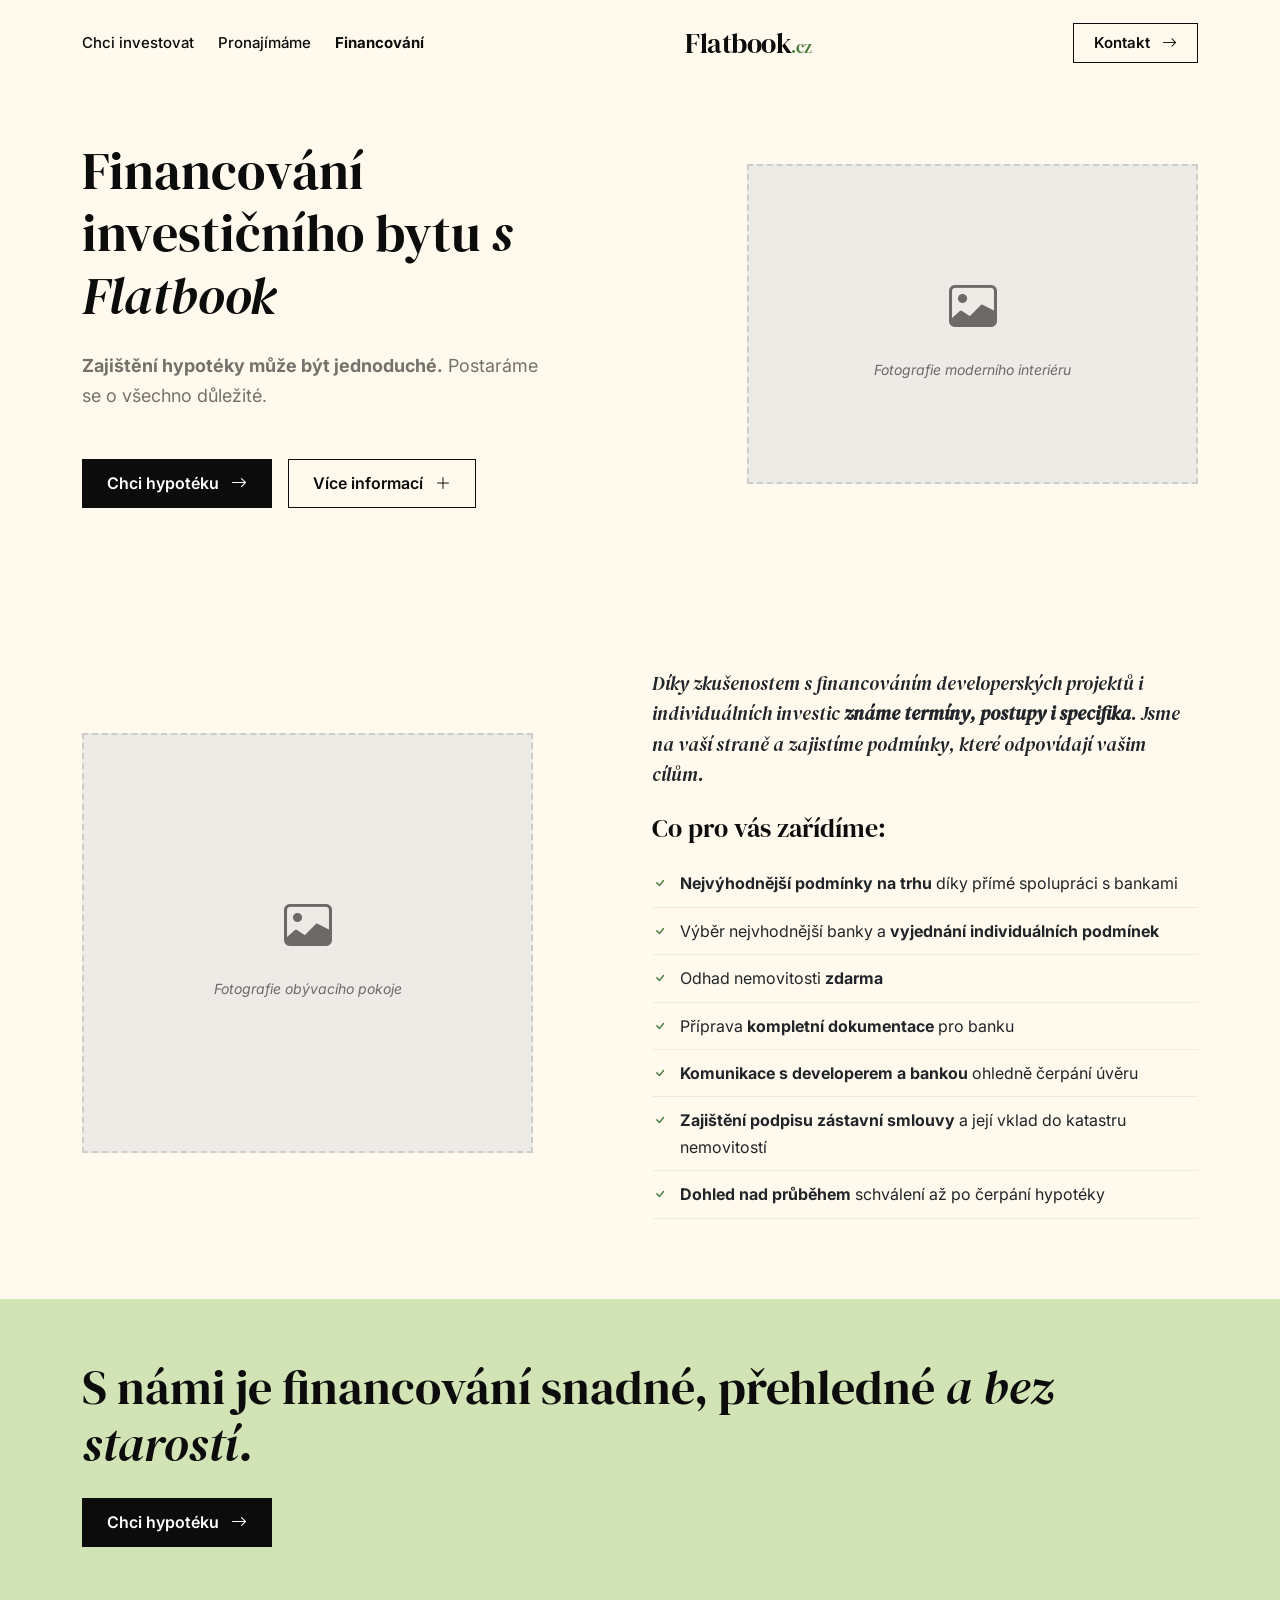
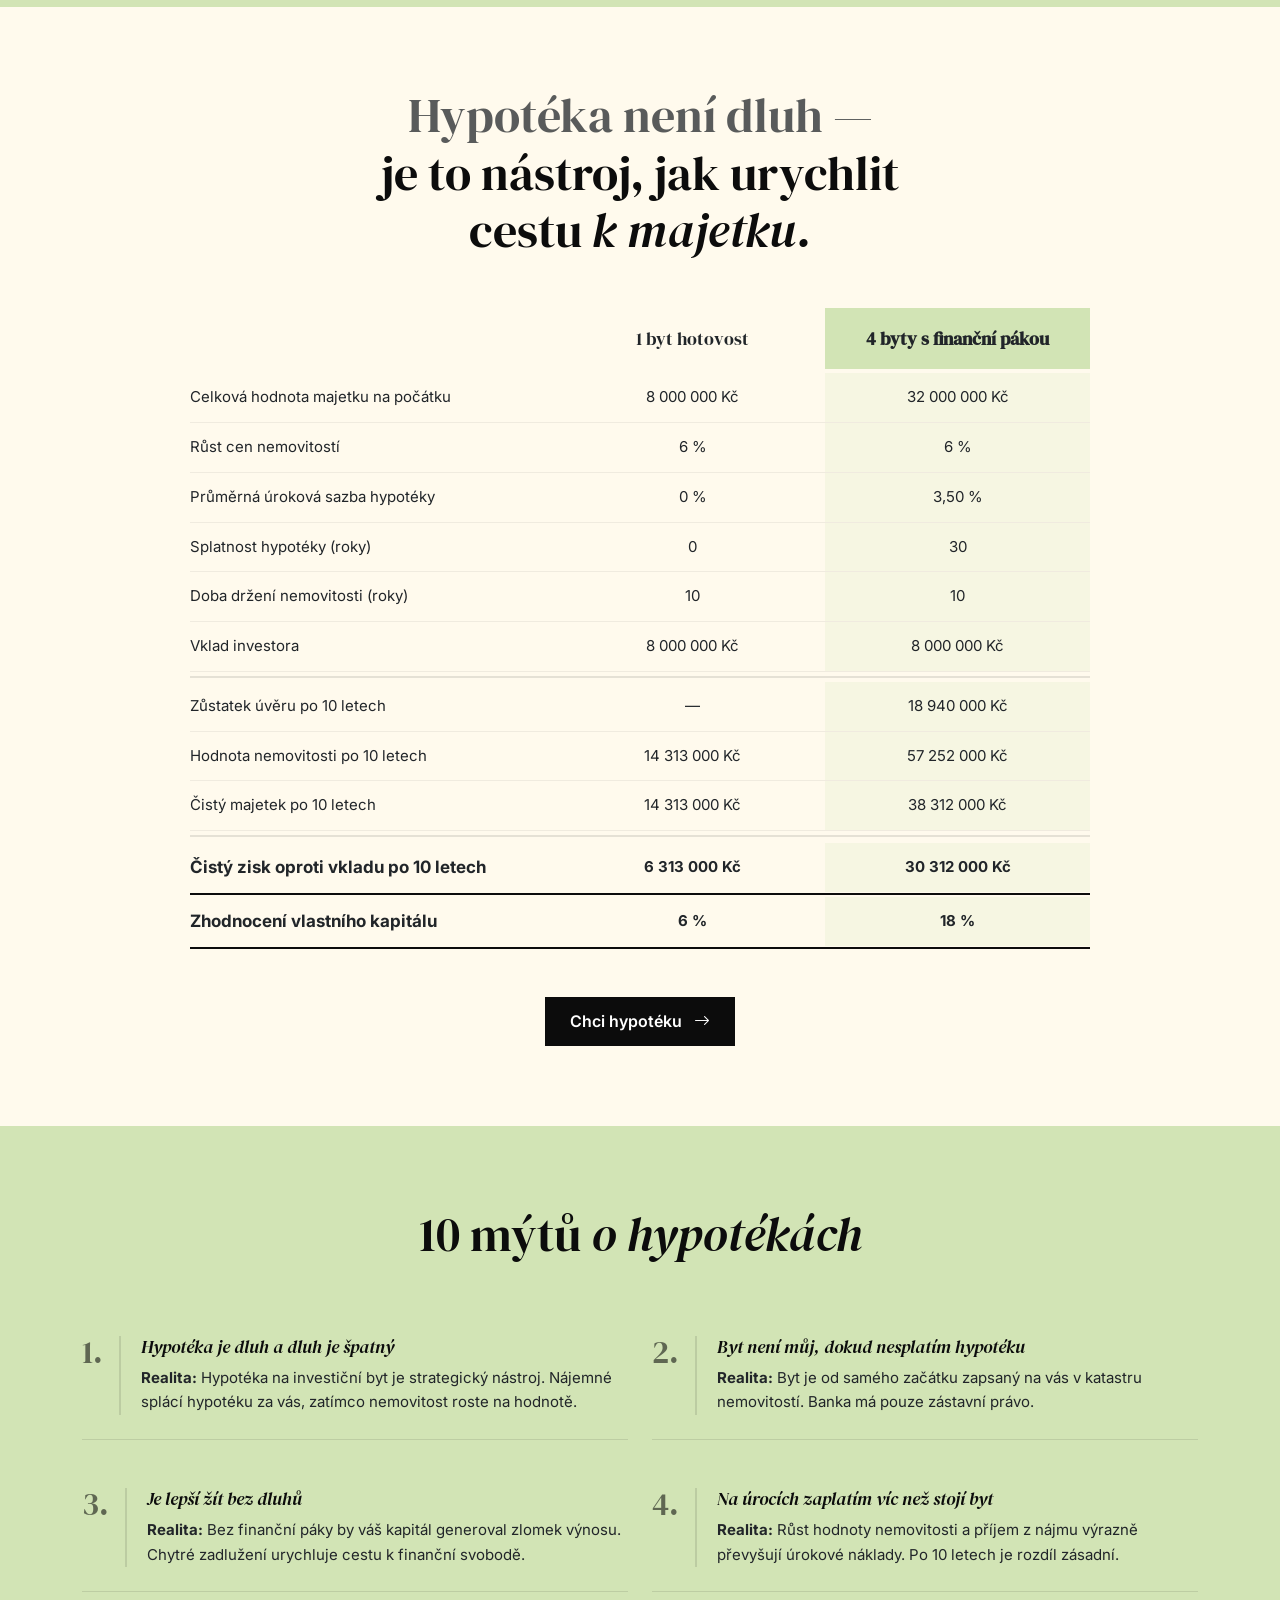
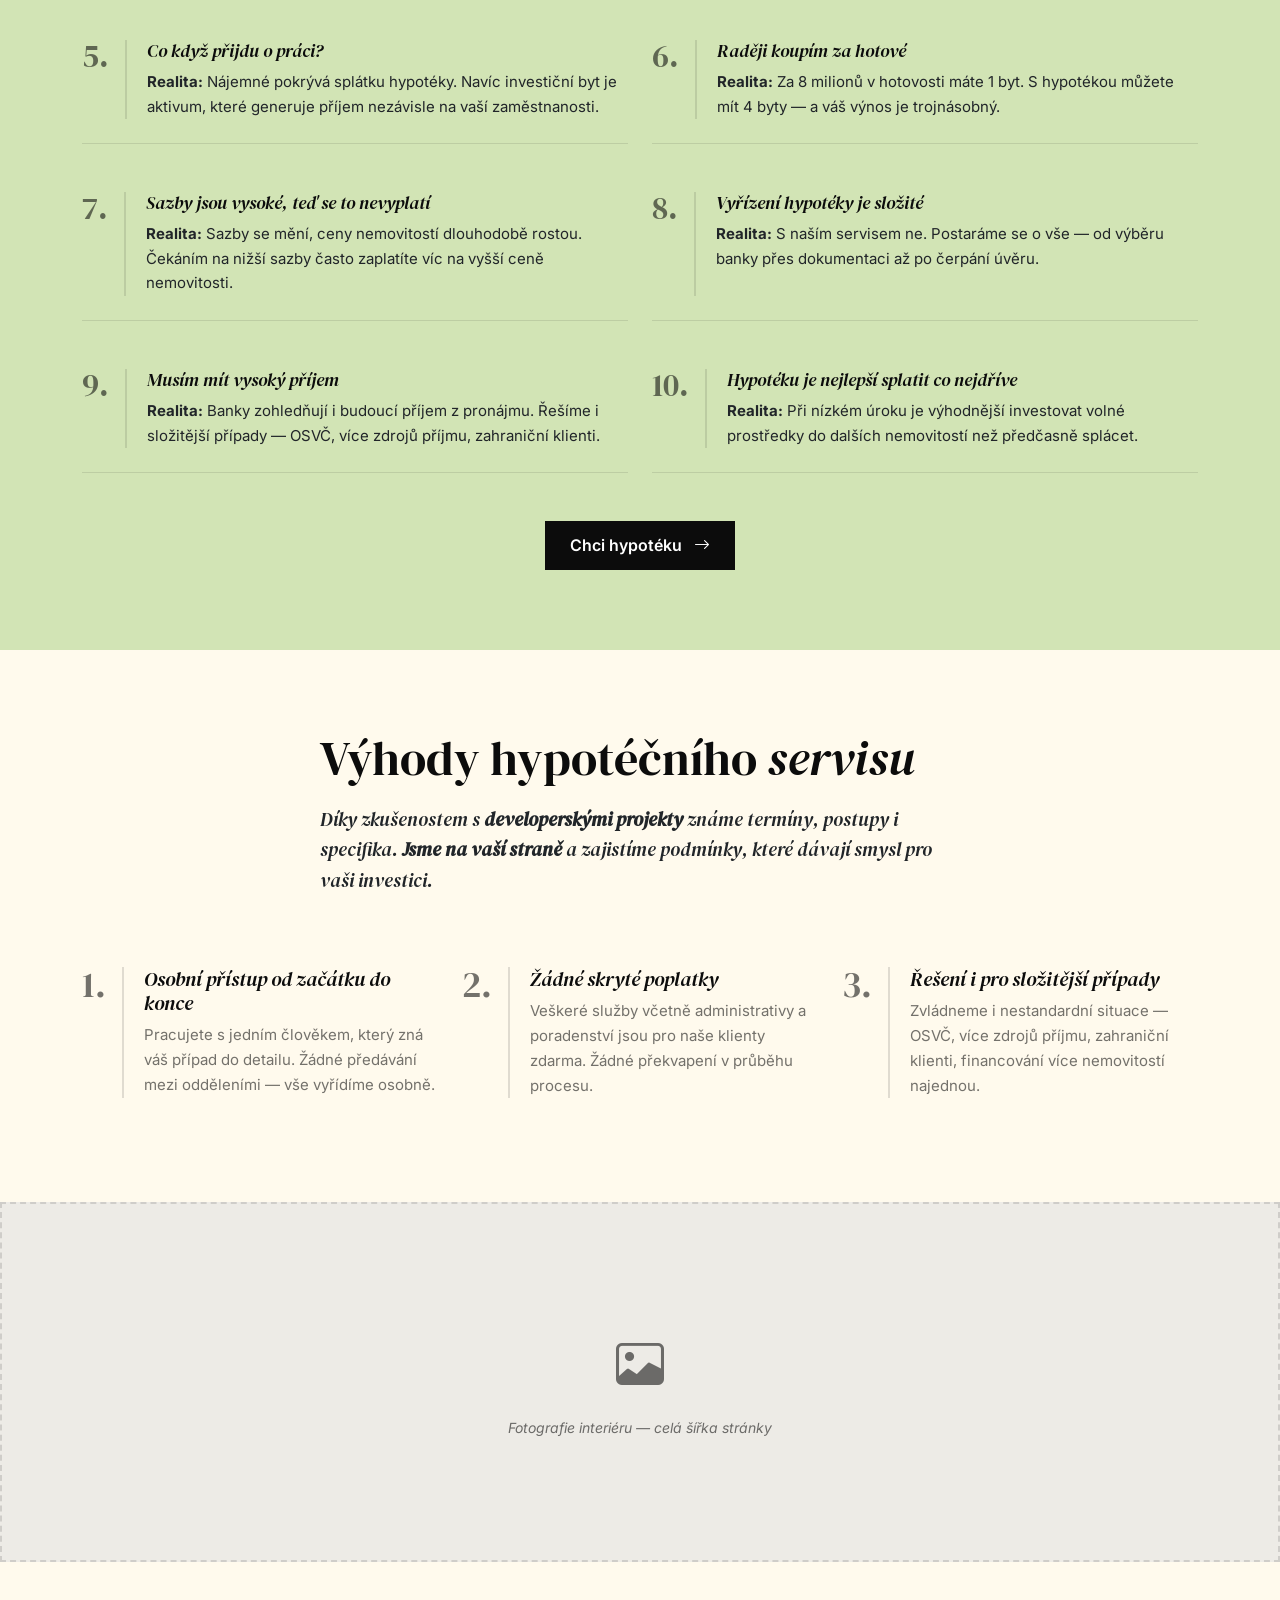
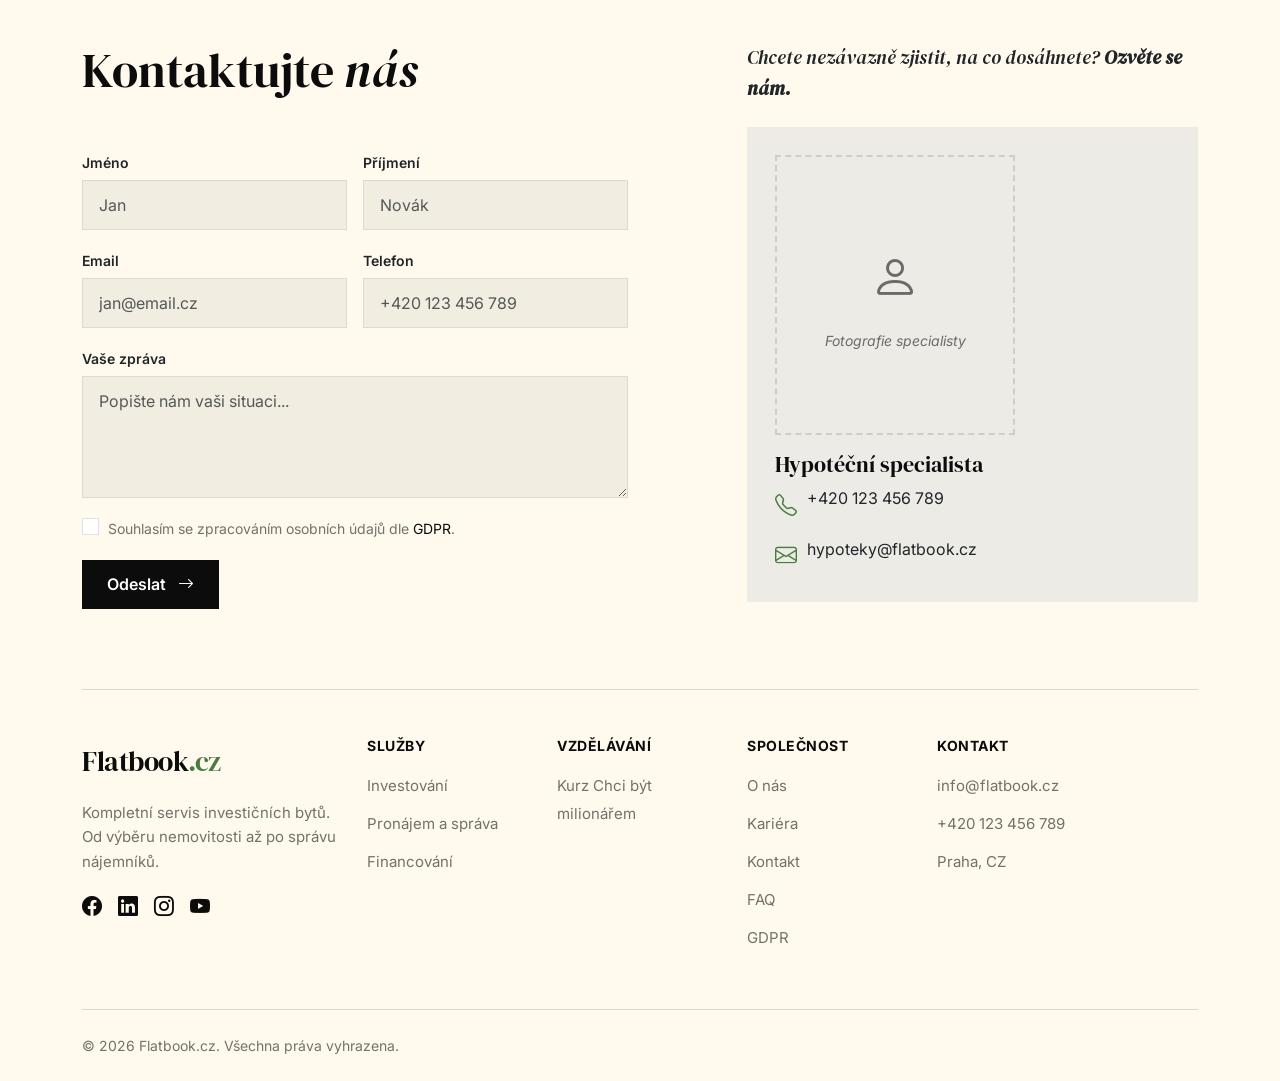
==== financovani.html @ 003c037d "Add subpages, shared components, SEO and AI discoverability - Add pronajimame.html, financovani.html" ====
<!DOCTYPE html>
<html lang="cs">
<head>
  <meta charset="UTF-8">
  <meta name="viewport" content="width=device-width, initial-scale=1.0">
  <title>Financování — Flatbook.cz</title>
  <meta name="description" content="Zajistíme vám hypotéku za nejlepších podmínek. Financování investičního bytu může být jednoduché.">
  <meta name="robots" content="index, follow">
  <link rel="canonical" href="https://flatbook.cz/financovani.html">

  <meta property="og:type" content="website">
  <meta property="og:url" content="https://flatbook.cz/financovani.html">
  <meta property="og:title" content="Financování — Flatbook.cz">
  <meta property="og:description" content="Zajistíme vám hypotéku za nejlepších podmínek. Financování investičního bytu může být jednoduché.">
  <meta property="og:image" content="https://flatbook.cz/img/og-default.jpg">
  <meta property="og:locale" content="cs_CZ">
  <meta property="og:site_name" content="Flatbook.cz">
  <meta name="twitter:card" content="summary_large_image">
  <meta name="twitter:title" content="Financování — Flatbook.cz">
  <meta name="twitter:description" content="Zajistíme vám hypotéku za nejlepších podmínek. Financování investičního bytu může být jednoduché.">
  <meta name="twitter:image" content="https://flatbook.cz/img/og-default.jpg">

  <link rel="icon" href="/favicon.svg" type="image/svg+xml">
  <link rel="apple-touch-icon" href="/apple-touch-icon.png">
  <link rel="manifest" href="/manifest.json">
  <meta name="theme-color" content="#FFFAED">

  <script type="application/ld+json">
  {
    "@context": "https://schema.org",
    "@graph": [
      {
        "@type": "WebPage",
        "url": "https://flatbook.cz/financovani.html",
        "name": "Financování — Flatbook.cz",
        "description": "Zajistíme vám hypotéku za nejlepších podmínek. Financování investičního bytu může být jednoduché.",
        "isPartOf": { "@id": "https://flatbook.cz/#website" },
        "inLanguage": "cs"
      },
      {
        "@type": "Service",
        "name": "Financování investičních nemovitostí",
        "provider": { "@id": "https://flatbook.cz/#organization" },
        "description": "Hypoteční servis — zajištění nejlepších podmínek díky přímé spolupráci s bankami, odhad nemovitosti zdarma, kompletní dokumentace.",
        "areaServed": { "@type": "Country", "name": "CZ" }
      },
      {
        "@type": "BreadcrumbList",
        "itemListElement": [
          { "@type": "ListItem", "position": 1, "name": "Chci investovat", "item": "https://flatbook.cz/" },
          { "@type": "ListItem", "position": 2, "name": "Financování", "item": "https://flatbook.cz/financovani.html" }
        ]
      }
    ]
  }
  </script>

  <link href="https://cdn.jsdelivr.net/npm/bootstrap@5.3.3/dist/css/bootstrap.min.css" rel="stylesheet">
  <link href="https://cdn.jsdelivr.net/npm/bootstrap-icons@1.11.3/font/bootstrap-icons.min.css" rel="stylesheet">
  <link rel="preconnect" href="https://fonts.googleapis.com">
  <link rel="preconnect" href="https://fonts.gstatic.com" crossorigin>
  <link href="https://fonts.googleapis.com/css2?family=DM+Serif+Display:ital@0;1&family=Inter:wght@400;500;600;700&display=swap" rel="stylesheet">
  <link rel="stylesheet" href="css/style.css">
</head>
<body data-page="financovani">

  <!-- ========== HEADER ========== -->
  <div id="site-header"></div>
  <script src="js/header.js"></script>

  <!-- ========== HERO ========== -->
  <section class="subpage-hero bg-walls" id="hero">
    <div class="container">
      <div class="row align-items-center">
        <div class="col-lg-6">
          <h1>
            Financování investičního bytu <em>s Flatbook</em>
          </h1>
          <p class="hero-sub mt-4">
            <strong>Zajištění hypotéky může být jednoduché.</strong> Postaráme se o všechno důležité.
          </p>
          <div class="hero-ctas mt-5 d-flex flex-wrap gap-3">
            <a href="#kontakt" class="btn btn-primary-dark">
              Chci hypotéku <i class="bi bi-arrow-right ms-2"></i>
            </a>
            <a href="#info" class="btn btn-outline-dark">
              Více informací <i class="bi bi-plus-lg ms-2"></i>
            </a>
          </div>
        </div>
        <div class="col-lg-5 offset-lg-1 mt-5 mt-lg-0">
          <div class="img-placeholder">
            <i class="bi bi-image"></i>
            <span>Fotografie moderního interiéru</span>
          </div>
        </div>
      </div>
    </div>
  </section>

  <!-- ========== CO PRO VÁS ZARIDÍME ========== -->
  <section class="services-detail bg-walls pt-section pb-section" id="info">
    <div class="container">
      <div class="row align-items-center">
        <div class="col-lg-5">
          <div class="img-placeholder img-placeholder-lg">
            <i class="bi bi-image"></i>
            <span>Fotografie obývacího pokoje</span>
          </div>
        </div>
        <div class="col-lg-6 offset-lg-1 mt-4 mt-lg-0">
          <p class="lead-text">
            Díky zkušenostem s financováním developerských projektů i individuálních investic <strong>známe termíny, postupy i specifika</strong>. Jsme na vaší straně a zajistíme podmínky, které odpovídají vašim cílům.
          </p>
          <h3 class="mt-4 mb-3">Co pro vás zařídíme:</h3>
          <ul class="service-list">
            <li><strong>Nejvýhodnější podmínky na trhu</strong> díky přímé spolupráci s bankami</li>
            <li>Výběr nejvhodnější banky a <strong>vyjednání individuálních podmínek</strong></li>
            <li>Odhad nemovitosti <strong>zdarma</strong></li>
            <li>Příprava <strong>kompletní dokumentace</strong> pro banku</li>
            <li><strong>Komunikace s developerem a bankou</strong> ohledně čerpání úvěru</li>
            <li><strong>Zajištění podpisu zástavní smlouvy</strong> a její vklad do katastru nemovitostí</li>
            <li><strong>Dohled nad průběhem</strong> schválení až po čerpání hypotéky</li>
          </ul>
        </div>
      </div>
    </div>
  </section>

  <!-- ========== ZELENÝ CTA ========== -->
  <section class="cta-banner bg-limet">
    <div class="container">
      <div class="d-flex flex-wrap align-items-center justify-content-between gap-4">
        <h2 class="mb-0">S námi je financování snadné, přehledné <em>a bez starostí.</em></h2>
        <a href="#kontakt" class="btn btn-primary-dark flex-shrink-0">Chci hypotéku <i class="bi bi-arrow-right ms-2"></i></a>
      </div>
    </div>
  </section>

  <!-- ========== SROVNÁVACÍ TABULKA ========== -->
  <section class="comparison bg-walls pt-section pb-section" id="srovnani">
    <div class="container">
      <div class="section-header text-center mb-5">
        <h2 class="text-muted">Hypotéka není dluh —</h2>
        <h2>je to nástroj, jak urychlit cestu <em>k majetku.</em></h2>
      </div>

      <div class="comparison-table">
        <div class="comparison-header">
          <div class="comparison-col comparison-label"></div>
          <div class="comparison-col comparison-option">1 byt hotovost</div>
          <div class="comparison-col comparison-option comparison-highlight">4 byty s finanční pákou</div>
        </div>
        <div class="comparison-row">
          <div class="comparison-col comparison-label">Celková hodnota majetku na počátku</div>
          <div class="comparison-col">8 000 000 Kč</div>
          <div class="comparison-col comparison-highlight">32 000 000 Kč</div>
        </div>
        <div class="comparison-row">
          <div class="comparison-col comparison-label">Růst cen nemovitostí</div>
          <div class="comparison-col">6 %</div>
          <div class="comparison-col comparison-highlight">6 %</div>
        </div>
        <div class="comparison-row">
          <div class="comparison-col comparison-label">Průměrná úroková sazba hypotéky</div>
          <div class="comparison-col">0 %</div>
          <div class="comparison-col comparison-highlight">3,50 %</div>
        </div>
        <div class="comparison-row">
          <div class="comparison-col comparison-label">Splatnost hypotéky (roky)</div>
          <div class="comparison-col">0</div>
          <div class="comparison-col comparison-highlight">30</div>
        </div>
        <div class="comparison-row">
          <div class="comparison-col comparison-label">Doba držení nemovitosti (roky)</div>
          <div class="comparison-col">10</div>
          <div class="comparison-col comparison-highlight">10</div>
        </div>
        <div class="comparison-row">
          <div class="comparison-col comparison-label">Vklad investora</div>
          <div class="comparison-col">8 000 000 Kč</div>
          <div class="comparison-col comparison-highlight">8 000 000 Kč</div>
        </div>
        <div class="comparison-divider"></div>
        <div class="comparison-row">
          <div class="comparison-col comparison-label">Zůstatek úvěru po 10 letech</div>
          <div class="comparison-col">—</div>
          <div class="comparison-col comparison-highlight">18 940 000 Kč</div>
        </div>
        <div class="comparison-row">
          <div class="comparison-col comparison-label">Hodnota nemovitosti po 10 letech</div>
          <div class="comparison-col">14 313 000 Kč</div>
          <div class="comparison-col comparison-highlight">57 252 000 Kč</div>
        </div>
        <div class="comparison-row">
          <div class="comparison-col comparison-label">Čistý majetek po 10 letech</div>
          <div class="comparison-col">14 313 000 Kč</div>
          <div class="comparison-col comparison-highlight">38 312 000 Kč</div>
        </div>
        <div class="comparison-divider"></div>
        <div class="comparison-row comparison-row-total">
          <div class="comparison-col comparison-label"><strong>Čistý zisk oproti vkladu po 10 letech</strong></div>
          <div class="comparison-col"><strong>6 313 000 Kč</strong></div>
          <div class="comparison-col comparison-highlight"><strong>30 312 000 Kč</strong></div>
        </div>
        <div class="comparison-row comparison-row-total">
          <div class="comparison-col comparison-label"><strong>Zhodnocení vlastního kapitálu</strong></div>
          <div class="comparison-col"><strong>6 %</strong></div>
          <div class="comparison-col comparison-highlight"><strong>18 %</strong></div>
        </div>
      </div>

      <div class="text-center mt-5">
        <a href="#kontakt" class="btn btn-primary-dark">Chci hypotéku <i class="bi bi-arrow-right ms-2"></i></a>
      </div>
    </div>
  </section>

  <!-- ========== 10 MÝTŮ O HYPOTÉKÁCH ========== -->
  <section class="myths bg-limet pt-section pb-section" id="myty">
    <div class="container">
      <div class="section-header text-center mb-5">
        <h2>10 mýtů <em>o hypotékách</em></h2>
      </div>

      <div class="row g-4">
        <div class="col-md-6">
          <div class="myth-item">
            <div class="myth-number">1.</div>
            <div class="myth-content">
              <h4>Hypotéka je dluh a dluh je špatný</h4>
              <p><strong>Realita:</strong> Hypotéka na investiční byt je strategický nástroj. Nájemné splácí hypotéku za vás, zatímco nemovitost roste na hodnotě.</p>
            </div>
          </div>
        </div>
        <div class="col-md-6">
          <div class="myth-item">
            <div class="myth-number">2.</div>
            <div class="myth-content">
              <h4>Byt není můj, dokud nesplatím hypotéku</h4>
              <p><strong>Realita:</strong> Byt je od samého začátku zapsaný na vás v katastru nemovitostí. Banka má pouze zástavní právo.</p>
            </div>
          </div>
        </div>
        <div class="col-md-6">
          <div class="myth-item">
            <div class="myth-number">3.</div>
            <div class="myth-content">
              <h4>Je lepší žít bez dluhů</h4>
              <p><strong>Realita:</strong> Bez finanční páky by váš kapitál generoval zlomek výnosu. Chytré zadlužení urychluje cestu k finanční svobodě.</p>
            </div>
          </div>
        </div>
        <div class="col-md-6">
          <div class="myth-item">
            <div class="myth-number">4.</div>
            <div class="myth-content">
              <h4>Na úrocích zaplatím víc než stojí byt</h4>
              <p><strong>Realita:</strong> Růst hodnoty nemovitosti a příjem z nájmu výrazně převyšují úrokové náklady. Po 10 letech je rozdíl zásadní.</p>
            </div>
          </div>
        </div>
        <div class="col-md-6">
          <div class="myth-item">
            <div class="myth-number">5.</div>
            <div class="myth-content">
              <h4>Co když přijdu o práci?</h4>
              <p><strong>Realita:</strong> Nájemné pokrývá splátku hypotéky. Navíc investiční byt je aktivum, které generuje příjem nezávisle na vaší zaměstnanosti.</p>
            </div>
          </div>
        </div>
        <div class="col-md-6">
          <div class="myth-item">
            <div class="myth-number">6.</div>
            <div class="myth-content">
              <h4>Raději koupím za hotové</h4>
              <p><strong>Realita:</strong> Za 8 milionů v hotovosti máte 1 byt. S hypotékou můžete mít 4 byty — a váš výnos je trojnásobný.</p>
            </div>
          </div>
        </div>
        <div class="col-md-6">
          <div class="myth-item">
            <div class="myth-number">7.</div>
            <div class="myth-content">
              <h4>Sazby jsou vysoké, teď se to nevyplatí</h4>
              <p><strong>Realita:</strong> Sazby se mění, ceny nemovitostí dlouhodobě rostou. Čekáním na nižší sazby často zaplatíte víc na vyšší ceně nemovitosti.</p>
            </div>
          </div>
        </div>
        <div class="col-md-6">
          <div class="myth-item">
            <div class="myth-number">8.</div>
            <div class="myth-content">
              <h4>Vyřízení hypotéky je složité</h4>
              <p><strong>Realita:</strong> S naším servisem ne. Postaráme se o vše — od výběru banky přes dokumentaci až po čerpání úvěru.</p>
            </div>
          </div>
        </div>
        <div class="col-md-6">
          <div class="myth-item">
            <div class="myth-number">9.</div>
            <div class="myth-content">
              <h4>Musím mít vysoký příjem</h4>
              <p><strong>Realita:</strong> Banky zohledňují i budoucí příjem z pronájmu. Řešíme i složitější případy — OSVČ, více zdrojů příjmu, zahraniční klienti.</p>
            </div>
          </div>
        </div>
        <div class="col-md-6">
          <div class="myth-item">
            <div class="myth-number">10.</div>
            <div class="myth-content">
              <h4>Hypotéku je nejlepší splatit co nejdříve</h4>
              <p><strong>Realita:</strong> Při nízkém úroku je výhodnější investovat volné prostředky do dalších nemovitostí než předčasně splácet.</p>
            </div>
          </div>
        </div>
      </div>

      <div class="text-center mt-5">
        <a href="#kontakt" class="btn btn-primary-dark">Chci hypotéku <i class="bi bi-arrow-right ms-2"></i></a>
      </div>
    </div>
  </section>

  <!-- ========== VÝHODY ========== -->
  <section class="advantages bg-walls pt-section pb-section" id="vyhody">
    <div class="container">
      <div class="section-header mb-5">
        <h2>Výhody hypotéčního <em>servisu</em></h2>
        <p class="lead-text mt-3">
          Díky zkušenostem s <strong>developerskými projekty</strong> známe termíny, postupy i specifika. <strong>Jsme na vaší straně</strong> a zajistíme podmínky, které dávají smysl pro vaši investici.
        </p>
      </div>

      <div class="row g-4">
        <div class="col-md-6 col-lg-4">
          <div class="advantage-item">
            <div class="advantage-number">1.</div>
            <div class="advantage-content">
              <h3>Osobní přístup od začátku do konce</h3>
              <p>Pracujete s jedním člověkem, který zná váš případ do detailu. Žádné předávání mezi odděleními — vše vyřídíme osobně.</p>
            </div>
          </div>
        </div>
        <div class="col-md-6 col-lg-4">
          <div class="advantage-item">
            <div class="advantage-number">2.</div>
            <div class="advantage-content">
              <h3>Žádné skryté poplatky</h3>
              <p>Veškeré služby včetně administrativy a poradenství jsou pro naše klienty zdarma. Žádné překvapení v průběhu procesu.</p>
            </div>
          </div>
        </div>
        <div class="col-md-6 col-lg-4">
          <div class="advantage-item">
            <div class="advantage-number">3.</div>
            <div class="advantage-content">
              <h3>Řešení i pro složitější případy</h3>
              <p>Zvládneme i nestandardní situace — OSVČ, více zdrojů příjmu, zahraniční klienti, financování více nemovitostí najednou.</p>
            </div>
          </div>
        </div>
      </div>
    </div>
  </section>

  <!-- ========== FULL-WIDTH IMAGE DIVIDER ========== -->
  <div class="img-divider">
    <div class="img-placeholder img-placeholder-wide">
      <i class="bi bi-image"></i>
      <span>Fotografie interiéru — celá šířka stránky</span>
    </div>
  </div>

  <!-- ========== KONTAKT ========== -->
  <section class="contact bg-walls pt-section pb-section" id="kontakt">
    <div class="container">
      <div class="row">
        <div class="col-lg-6">
          <h2>Kontaktujte <em>nás</em></h2>
          <form class="contact-form mt-5">
            <div class="row g-3">
              <div class="col-sm-6">
                <label class="form-label">Jméno</label>
                <input type="text" class="form-control" placeholder="Jan" required>
              </div>
              <div class="col-sm-6">
                <label class="form-label">Příjmení</label>
                <input type="text" class="form-control" placeholder="Novák" required>
              </div>
              <div class="col-sm-6">
                <label class="form-label">Email</label>
                <input type="email" class="form-control" placeholder="jan@email.cz" required>
              </div>
              <div class="col-sm-6">
                <label class="form-label">Telefon</label>
                <input type="tel" class="form-control" placeholder="+420 123 456 789">
              </div>
              <div class="col-12">
                <label class="form-label">Vaše zpráva</label>
                <textarea class="form-control" rows="4" placeholder="Popište nám vaši situaci..."></textarea>
              </div>
              <div class="col-12">
                <div class="form-check">
                  <input class="form-check-input" type="checkbox" id="gdpr" required>
                  <label class="form-check-label" for="gdpr">
                    Souhlasím se zpracováním osobních údajů dle <a href="#">GDPR</a>.
                  </label>
                </div>
              </div>
              <div class="col-12">
                <button type="submit" class="btn btn-primary-dark">
                  Odeslat <i class="bi bi-arrow-right ms-2"></i>
                </button>
              </div>
            </div>
          </form>
        </div>
        <div class="col-lg-5 offset-lg-1 mt-5 mt-lg-0">
          <p class="lead-text">Chcete nezávazně zjistit, na co dosáhnete? <strong>Ozvěte se nám.</strong></p>
          <div class="specialist-card mt-4">
            <div class="img-placeholder img-placeholder-portrait">
              <i class="bi bi-person"></i>
              <span>Fotografie specialisty</span>
            </div>
            <h3 class="mt-3">Hypotéční specialista</h3>
            <div class="specialist-contacts mt-2">
              <div class="contact-info-item">
                <i class="bi bi-telephone"></i>
                <a href="tel:+420123456789">+420 123 456 789</a>
              </div>
              <div class="contact-info-item">
                <i class="bi bi-envelope"></i>
                <a href="mailto:hypoteky@flatbook.cz">hypoteky@flatbook.cz</a>
              </div>
            </div>
          </div>
        </div>
      </div>
    </div>
  </section>

  <!-- ========== FOOTER ========== -->
  <div id="site-footer"></div>
  <script src="js/footer.js"></script>

  <script src="https://cdn.jsdelivr.net/npm/bootstrap@5.3.3/dist/js/bootstrap.bundle.min.js"></script>
  <script src="js/main.js"></script>
</body>
</html>
---- css/style.css ----
/* ==========================================================
   FLATBOOK.CZ — Styles inspired by flet.cz design system
   Warm palette, sharp geometry, editorial serif + clean sans
   ========================================================== */

/* ---- CSS Custom Properties ---- */
:root {
  --color-walls: #FFFAED;
  --color-limet: #D2E4B5;
  --color-chair: #EDEBE6;
  --color-white: #FFFFFF;
  --color-dark: #0C0C0C;
  --color-body: #212529;
  --color-muted: rgba(0, 0, 0, 0.55);
  --color-input-bg: rgba(0, 0, 0, 0.05);
  --color-accent: #4A7C3F;

  --font-serif: 'DM Serif Display', Georgia, serif;
  --font-sans: 'Inter', -apple-system, BlinkMacSystemFont, sans-serif;

  --section-padding: 80px;
  --container-padding: 12px;
  --radius: 0px;
  --transition: 0.2s ease;
}

/* ---- Reset & Base ---- */
*, *::before, *::after {
  box-sizing: border-box;
}

html {
  scroll-behavior: smooth;
  scroll-padding-top: 100px;
}

body {
  font-family: var(--font-sans);
  font-size: 17px;
  line-height: 1.65;
  color: var(--color-body);
  background-color: var(--color-walls);
  margin: 0;
  -webkit-font-smoothing: antialiased;
}

h1, h2, h3 {
  font-family: var(--font-serif);
  color: var(--color-dark);
  line-height: 1.2;
  margin: 0;
}

h1 {
  font-size: clamp(36px, 5vw, 52px);
  font-weight: 400;
}

h2 {
  font-size: clamp(30px, 4vw, 48px);
  font-weight: 400;
}

h3 {
  font-size: clamp(20px, 2.5vw, 26px);
  font-weight: 400;
}

h1 em, h2 em, h3 em {
  font-style: italic;
}

p {
  margin: 0 0 0.5rem;
}

a {
  color: var(--color-dark);
  text-decoration: none;
  transition: opacity var(--transition);
}

a:hover {
  opacity: 0.7;
}

img {
  max-width: 100%;
  height: auto;
}

/* ---- Utility ---- */
.bg-walls { background-color: var(--color-walls); }
.bg-limet { background-color: var(--color-limet); }
.bg-chair { background-color: var(--color-chair); }
.bg-white { background-color: var(--color-white); }

.pt-section { padding-top: var(--section-padding); }
.pb-section { padding-bottom: var(--section-padding); }

.divider {
  width: 100%;
  height: 1px;
  background-color: var(--color-dark);
  opacity: 0.15;
}

.section-header { max-width: 640px; margin-left: auto; margin-right: auto; }
.section-sub { color: var(--color-muted); font-size: 18px; }

.text-accent { color: var(--color-accent) !important; }

/* ---- Buttons ---- */
.btn {
  border-radius: var(--radius);
  font-weight: 600;
  font-size: 16px;
  padding: 14px 24px;
  display: inline-flex;
  align-items: center;
  gap: 4px;
  transition: all var(--transition);
  border: 1px solid transparent;
  cursor: pointer;
  line-height: 1.2;
}

.btn-primary-dark {
  background-color: var(--color-dark);
  color: var(--color-white);
  border-color: var(--color-dark);
}

.btn-primary-dark:hover {
  background-color: #333;
  color: var(--color-white);
  border-color: #333;
}

.btn-outline-dark {
  background-color: transparent;
  color: var(--color-dark);
  border-color: var(--color-dark);
}

.btn-outline-dark:hover {
  background-color: var(--color-dark);
  color: var(--color-white);
}

.btn-nav {
  padding: 10px 20px;
  font-size: 15px;
}

/* ---- Navigation ---- */
.fixed-nav {
  position: fixed;
  top: 0;
  left: 0;
  right: 0;
  z-index: 100;
  padding: 20px 0;
  transition: box-shadow var(--transition), padding var(--transition);
}

.fixed-nav.scrolled {
  box-shadow: 0 1px 0 rgba(0,0,0,0.08);
  padding: 14px 0;
}

.nav-link-item {
  font-size: 15px;
  font-weight: 500;
  color: var(--color-dark);
  padding: 4px 0;
  position: relative;
}

.nav-link-item::after {
  content: '';
  position: absolute;
  bottom: 0;
  left: 0;
  width: 0;
  height: 1px;
  background: var(--color-dark);
  transition: width var(--transition);
}

.nav-link-item:hover::after {
  width: 100%;
}

.nav-link-item:hover {
  opacity: 1;
}

.nav-logo {
  display: flex;
  align-items: baseline;
  gap: 0;
}

.logo-text {
  font-family: var(--font-serif);
  font-size: 28px;
  color: var(--color-dark);
  letter-spacing: -0.5px;
}

.logo-dot {
  color: var(--color-accent);
  font-family: var(--font-serif);
}

.btn-menu {
  background: none;
  border: none;
  font-size: 24px;
  color: var(--color-dark);
  cursor: pointer;
  padding: 4px;
}

/* ---- Mobile Menu ---- */
.mobile-menu {
  position: fixed;
  top: 0;
  right: -320px;
  width: 320px;
  height: 100vh;
  background: var(--color-walls);
  z-index: 200;
  padding: 20px 24px;
  transition: right 0.3s ease;
  overflow-y: auto;
}

.mobile-menu.open {
  right: 0;
}

.mobile-menu-links {
  margin-top: 40px;
  display: flex;
  flex-direction: column;
  gap: 16px;
}

.mobile-menu-links a {
  font-size: 18px;
  font-weight: 500;
  padding: 8px 0;
  border-bottom: 1px solid rgba(0,0,0,0.08);
}

.mobile-menu-overlay {
  position: fixed;
  inset: 0;
  background: rgba(0,0,0,0.4);
  z-index: 150;
  opacity: 0;
  pointer-events: none;
  transition: opacity 0.3s ease;
}

.mobile-menu-overlay.open {
  opacity: 1;
  pointer-events: all;
}

/* ---- Hero ---- */
.hero {
  padding-top: 140px;
  padding-bottom: var(--section-padding);
}

.hero-badge {
  display: inline-flex;
  align-items: center;
  gap: 8px;
  font-size: 14px;
  font-weight: 600;
  text-transform: uppercase;
  letter-spacing: 0.5px;
  color: var(--color-accent);
  background: rgba(74, 124, 63, 0.1);
  padding: 6px 16px;
  border-radius: 0;
}

.badge-dot {
  width: 8px;
  height: 8px;
  background: var(--color-accent);
  border-radius: 50%;
  animation: pulse 2s infinite;
}

@keyframes pulse {
  0%, 100% { opacity: 1; }
  50% { opacity: 0.4; }
}

.hero-sub {
  font-size: 18px;
  color: var(--color-muted);
  max-width: 460px;
}

.hero-sub em {
  color: var(--color-dark);
  font-style: italic;
  font-family: var(--font-serif);
}

.hero-checks {
  display: flex;
  flex-direction: column;
  gap: 12px;
}

.check-item {
  display: flex;
  align-items: center;
  gap: 12px;
  font-size: 16px;
}

.check-item i {
  font-size: 20px;
  color: var(--color-accent);
  flex-shrink: 0;
}

/* Hero Visual - App mockup */
.hero-visual {
  position: relative;
  background: var(--color-chair);
  padding: 32px;
  display: flex;
  flex-direction: column;
  gap: 16px;
}

.hero-card {
  background: var(--color-white);
  border: 1px solid rgba(0,0,0,0.08);
  padding: 20px 24px;
}

.hero-card-main {
  position: relative;
  z-index: 1;
}

.hero-card-float {
  position: relative;
  z-index: 2;
  box-shadow: 0 8px 32px rgba(0,0,0,0.08);
}

.card-header-mini {
  font-size: 13px;
  font-weight: 600;
  text-transform: uppercase;
  letter-spacing: 0.5px;
  color: var(--color-muted);
  margin-bottom: 16px;
}

.card-header-mini i {
  margin-right: 4px;
}

.card-stat-row {
  display: flex;
  gap: 24px;
  flex-wrap: wrap;
}

.card-stat {
  display: flex;
  flex-direction: column;
}

.stat-value {
  font-family: var(--font-serif);
  font-size: 28px;
  color: var(--color-dark);
  line-height: 1;
}

.stat-label {
  font-size: 12px;
  color: var(--color-muted);
  margin-top: 4px;
}

.card-big-number {
  font-family: var(--font-serif);
  font-size: 28px;
  color: var(--color-accent);
  line-height: 1;
}

.card-trend {
  font-size: 13px;
  color: var(--color-accent);
  margin-top: 8px;
}

/* ---- USP Statistics ---- */
.usp {
  padding: 60px 0;
}

.usp-item {
  text-align: center;
  padding: 20px 0;
}

.usp-icon {
  font-size: clamp(32px, 4vw, 44px);
  color: var(--color-dark);
  line-height: 1;
  margin-bottom: 4px;
}

.usp-tagline {
  margin-top: 16px;
}

.usp-tagline p {
  font-size: 16px;
  color: var(--color-muted);
  font-style: italic;
  font-family: var(--font-serif);
  margin: 0;
}

.usp-number {
  font-family: var(--font-serif);
  font-size: clamp(36px, 4vw, 48px);
  color: var(--color-dark);
  line-height: 1;
}

.usp-plus {
  font-family: var(--font-serif);
  font-size: clamp(24px, 3vw, 36px);
  color: var(--color-dark);
}

.usp-label {
  font-size: 15px;
  color: var(--color-muted);
  margin-top: 8px;
}

/* ---- Process / How it works ---- */
.process-visual {
  position: sticky;
  top: 120px;
}

.process-mockup {
  background: var(--color-white);
  border: 1px solid rgba(0,0,0,0.1);
  overflow: hidden;
}

.mockup-header {
  display: flex;
  align-items: center;
  gap: 6px;
  padding: 12px 16px;
  background: rgba(0,0,0,0.03);
  border-bottom: 1px solid rgba(0,0,0,0.08);
}

.mockup-header .dot {
  width: 10px;
  height: 10px;
  border-radius: 50%;
}

.dot.red { background: #FF5F57; }
.dot.yellow { background: #FEBC2E; }
.dot.green { background: #28C840; }

.mockup-title {
  font-size: 12px;
  color: var(--color-muted);
  margin-left: 8px;
}

.mockup-body {
  display: flex;
  min-height: 320px;
}

.mockup-sidebar {
  width: 48px;
  background: rgba(0,0,0,0.02);
  border-right: 1px solid rgba(0,0,0,0.06);
  display: flex;
  flex-direction: column;
  align-items: center;
  padding: 12px 0;
  gap: 4px;
}

.sidebar-item {
  width: 36px;
  height: 36px;
  display: flex;
  align-items: center;
  justify-content: center;
  font-size: 16px;
  color: var(--color-muted);
  border-radius: 4px;
  transition: background var(--transition);
}

.sidebar-item.active {
  background: var(--color-limet);
  color: var(--color-dark);
}

.mockup-content {
  flex: 1;
  padding: 24px;
  display: flex;
  flex-direction: column;
  justify-content: space-between;
}

.mockup-chart {
  display: flex;
  align-items: flex-end;
  gap: 8px;
  height: 160px;
  padding-bottom: 12px;
  border-bottom: 1px solid rgba(0,0,0,0.06);
}

.chart-bar {
  flex: 1;
  background: var(--color-chair);
  border-radius: 2px 2px 0 0;
  transition: height 1s ease;
}

.chart-bar.active {
  background: var(--color-accent);
}

.mockup-cards-row {
  display: flex;
  gap: 12px;
  margin-top: 16px;
}

.mini-card {
  flex: 1;
  height: 48px;
  background: rgba(0,0,0,0.03);
  border: 1px solid rgba(0,0,0,0.06);
}

/* Process Steps */
.process-steps {
  display: flex;
  flex-direction: column;
  gap: 0;
}

.step-item {
  display: flex;
  gap: 24px;
  padding: 32px 0;
  border-bottom: 1px solid rgba(0,0,0,0.08);
  opacity: 0;
  transform: translateY(20px);
  transition: opacity 0.5s ease, transform 0.5s ease;
}

.step-item.visible {
  opacity: 1;
  transform: translateY(0);
}

.step-number {
  font-family: var(--font-serif);
  font-size: 14px;
  color: var(--color-muted);
  min-width: 32px;
  padding-top: 4px;
}

.step-content h3 {
  margin-bottom: 8px;
}

.step-content p {
  color: var(--color-muted);
  font-size: 16px;
}

/* ---- Modules / Features ---- */
.module-card {
  background: var(--color-white);
  border: 1px solid rgba(0,0,0,0.08);
  padding: 32px;
  height: 100%;
  transition: transform var(--transition), box-shadow var(--transition);
}

.module-card:hover {
  transform: translateY(-4px);
  box-shadow: 0 8px 24px rgba(0,0,0,0.06);
}

.module-icon {
  width: 48px;
  height: 48px;
  display: flex;
  align-items: center;
  justify-content: center;
  font-size: 22px;
  background: var(--color-limet);
  color: var(--color-dark);
  margin-bottom: 20px;
}

.module-card h3 {
  margin-bottom: 10px;
  font-size: 22px;
}

.module-card p {
  color: var(--color-muted);
  font-size: 15px;
  margin: 0;
}

/* ---- Funnel ---- */
.funnel-bars {
  display: flex;
  flex-direction: column;
  gap: 20px;
}

.funnel-step {
  display: flex;
  align-items: center;
  gap: 16px;
}

.funnel-bar {
  background: var(--color-limet);
  padding: 14px 20px;
  display: flex;
  align-items: center;
  min-width: 80px;
  transition: width 1s ease;
}

.funnel-number {
  font-family: var(--font-serif);
  font-size: 24px;
  font-weight: 700;
  color: var(--color-dark);
  white-space: nowrap;
}

.funnel-label {
  font-size: 14px;
  color: var(--color-muted);
  white-space: nowrap;
}

/* ---- Results / Case Studies ---- */
.result-card {
  background: var(--color-white);
  border: 1px solid rgba(0,0,0,0.08);
  overflow: hidden;
  height: 100%;
  transition: transform var(--transition), box-shadow var(--transition);
}

.result-card:hover {
  transform: translateY(-4px);
  box-shadow: 0 8px 24px rgba(0,0,0,0.06);
}

.result-img {
  height: 180px;
  display: flex;
  align-items: center;
  justify-content: center;
}

.result-body {
  padding: 24px;
}

.result-body h3 {
  font-size: 22px;
  margin-bottom: 8px;
}

.result-yield {
  font-family: var(--font-serif);
  font-size: 36px;
  color: var(--color-accent);
  line-height: 1;
  margin-bottom: 12px;
}

.result-yield span {
  font-size: 18px;
}

.result-body p {
  color: var(--color-muted);
  font-size: 15px;
  margin: 0;
}

/* ---- Audience / Pro koho ---- */
.audience-card {
  background: var(--color-white);
  border: 1px solid rgba(0,0,0,0.08);
  padding: 32px;
  height: 100%;
  display: flex;
  flex-direction: column;
  transition: transform var(--transition), box-shadow var(--transition);
}

.audience-card:hover {
  transform: translateY(-4px);
  box-shadow: 0 8px 24px rgba(0,0,0,0.06);
}

.audience-icon {
  width: 48px;
  height: 48px;
  display: flex;
  align-items: center;
  justify-content: center;
  font-size: 22px;
  background: var(--color-limet);
  color: var(--color-dark);
  margin-bottom: 20px;
}

.audience-card h3 {
  margin-bottom: 10px;
  font-size: 22px;
}

.audience-card p {
  color: var(--color-muted);
  font-size: 15px;
}

.audience-list {
  list-style: none;
  padding: 0;
  margin: 16px 0 0;
  flex: 1;
}

.audience-list li {
  padding: 6px 0;
  font-size: 15px;
  display: flex;
  align-items: center;
  gap: 8px;
}

.audience-list li::before {
  content: "\F26E";
  font-family: "bootstrap-icons";
  color: var(--color-accent);
  font-size: 14px;
}

/* ---- CTA Banner ---- */
.cta-banner {
  padding: 60px 0;
}

.cta-banner p {
  font-size: 18px;
  color: var(--color-muted);
}

/* ---- Pricing ---- */
.price-card {
  background: var(--color-white);
  border: 1px solid rgba(0,0,0,0.08);
  padding: 32px;
  height: 100%;
  display: flex;
  flex-direction: column;
  position: relative;
}

.price-card-featured {
  border: 2px solid var(--color-dark);
}

.price-badge {
  position: absolute;
  top: -1px;
  right: 24px;
  background: var(--color-dark);
  color: var(--color-white);
  font-size: 12px;
  font-weight: 700;
  text-transform: uppercase;
  letter-spacing: 0.5px;
  padding: 6px 14px;
}

.price-tier {
  font-family: var(--font-serif);
  font-size: 24px;
  color: var(--color-dark);
}

.price-amount {
  font-family: var(--font-serif);
  font-size: 40px;
  color: var(--color-dark);
  margin-top: 8px;
  line-height: 1;
}

.price-amount span {
  font-family: var(--font-sans);
  font-size: 16px;
  color: var(--color-muted);
  font-weight: 400;
}

.price-desc {
  color: var(--color-muted);
  font-size: 15px;
  margin-top: 8px;
}

.price-features {
  list-style: none;
  padding: 0;
  margin: 0;
  flex: 1;
}

.price-features li {
  padding: 8px 0;
  font-size: 15px;
  display: flex;
  align-items: center;
  gap: 10px;
}

.price-features i {
  color: var(--color-accent);
  font-size: 18px;
}

/* ---- Reviews ---- */
.review-card {
  background: var(--color-white);
  border: 1px solid rgba(0,0,0,0.08);
  padding: 28px;
  height: 100%;
}

.review-stars {
  display: flex;
  gap: 2px;
  margin-bottom: 16px;
  color: #F5A623;
  font-size: 16px;
}

.review-text {
  font-size: 16px;
  color: var(--color-body);
  font-style: italic;
  font-family: var(--font-serif);
  line-height: 1.6;
}

.review-author {
  margin-top: 20px;
  display: flex;
  flex-direction: column;
  gap: 2px;
}

.review-author strong {
  font-size: 15px;
}

.review-author span {
  font-size: 13px;
  color: var(--color-muted);
}

/* ---- FAQ ---- */
.faq-list {
  display: flex;
  flex-direction: column;
}

.faq-item {
  border-bottom: 1px solid rgba(0,0,0,0.1);
}

.faq-question {
  width: 100%;
  display: flex;
  justify-content: space-between;
  align-items: center;
  background: none;
  border: none;
  padding: 24px 0;
  font-size: 18px;
  font-weight: 600;
  font-family: var(--font-sans);
  color: var(--color-dark);
  cursor: pointer;
  text-align: left;
  gap: 16px;
  transition: color var(--transition);
}

.faq-question:hover {
  color: var(--color-accent);
}

.faq-question i {
  font-size: 18px;
  flex-shrink: 0;
  transition: transform 0.3s ease;
}

.faq-item.active .faq-question i {
  transform: rotate(45deg);
}

.faq-answer {
  max-height: 0;
  overflow: hidden;
  transition: max-height 0.35s ease, padding 0.35s ease;
}

.faq-item.active .faq-answer {
  max-height: 300px;
}

.faq-answer p {
  padding-bottom: 24px;
  color: var(--color-muted);
  font-size: 16px;
  line-height: 1.7;
}

/* ---- Newsletter ---- */
.newsletter {
  padding: 48px 0;
}

.newsletter h2 {
  font-size: clamp(24px, 3vw, 32px);
}

.newsletter-form .form-control {
  background: var(--color-input-bg);
  border: 1px solid rgba(0,0,0,0.1);
  border-radius: var(--radius);
  padding: 14px 16px;
  font-size: 16px;
  font-family: var(--font-sans);
}

.newsletter-form .form-control:focus {
  box-shadow: none;
  border-color: var(--color-dark);
}

/* ---- Contact ---- */
.contact-form .form-label {
  font-weight: 600;
  font-size: 14px;
  margin-bottom: 6px;
}

.contact-form .form-control,
.contact-form .form-select {
  background: var(--color-input-bg);
  border: 1px solid rgba(0,0,0,0.08);
  border-radius: var(--radius);
  padding: 12px 16px;
  font-size: 16px;
  font-family: var(--font-sans);
}

.contact-form .form-control:focus,
.contact-form .form-select:focus {
  box-shadow: none;
  border-color: var(--color-dark);
  background: var(--color-input-bg);
}

.contact-form .form-check-label {
  font-size: 14px;
  color: var(--color-muted);
}

.contact-form .form-check-input {
  border-radius: var(--radius);
}

.contact-info {
  display: flex;
  flex-direction: column;
  gap: 24px;
  padding-top: 20px;
}

.contact-info-item {
  display: flex;
  align-items: flex-start;
  gap: 16px;
}

.contact-info-item i {
  font-size: 22px;
  color: var(--color-accent);
  margin-top: 2px;
}

.contact-info-item strong {
  display: block;
  font-size: 14px;
  text-transform: uppercase;
  letter-spacing: 0.5px;
  margin-bottom: 2px;
}

.contact-info-item a,
.contact-info-item span {
  font-size: 16px;
  color: var(--color-body);
}

.trust-badges {
  display: flex;
  flex-wrap: wrap;
  gap: 16px;
}

.trust-item {
  display: flex;
  align-items: center;
  gap: 8px;
  font-size: 14px;
  color: var(--color-muted);
  background: var(--color-input-bg);
  padding: 8px 16px;
}

.trust-item i {
  color: var(--color-accent);
}

/* ---- Footer ---- */
.footer {
  padding-bottom: 24px;
}

.footer-desc {
  font-size: 15px;
  color: var(--color-muted);
  max-width: 300px;
}

.footer-social {
  display: flex;
  gap: 16px;
}

.footer-social a {
  font-size: 20px;
  color: var(--color-dark);
}

.footer-heading {
  font-family: var(--font-sans);
  font-size: 14px;
  font-weight: 700;
  text-transform: uppercase;
  letter-spacing: 0.5px;
  margin-bottom: 16px;
  color: var(--color-dark);
}

.footer-links {
  list-style: none;
  padding: 0;
  margin: 0;
}

.footer-links li {
  margin-bottom: 10px;
}

.footer-links a,
.footer-links span {
  font-size: 15px;
  color: var(--color-muted);
}

.footer-bottom {
  font-size: 14px;
  color: var(--color-muted);
}

.footer-bottom p {
  margin: 0;
}

.footer-credit i {
  color: #c0392b;
  font-size: 12px;
}

/* ---- Subpage Hero ---- */
.subpage-hero {
  padding-top: 140px;
  padding-bottom: var(--section-padding);
}

/* ---- Image Placeholders ---- */
.img-placeholder {
  background: var(--color-chair);
  display: flex;
  flex-direction: column;
  align-items: center;
  justify-content: center;
  gap: 12px;
  min-height: 320px;
  border: 2px dashed rgba(0,0,0,0.12);
}

.img-placeholder i {
  font-size: 48px;
  color: var(--color-muted);
}

.img-placeholder span {
  font-size: 14px;
  color: var(--color-muted);
  font-style: italic;
}

.img-placeholder-lg {
  min-height: 420px;
}

.img-placeholder-portrait {
  min-height: 280px;
  max-width: 240px;
}

.img-placeholder-wide {
  min-height: 360px;
  width: 100%;
}

.img-divider {
  width: 100%;
}

/* ---- CTA Inline ---- */
.cta-inline {
  padding: 32px 40px;
}

.cta-inline h3 {
  font-size: 22px;
  margin-bottom: 4px;
}

.cta-inline p {
  color: var(--color-muted);
  font-size: 16px;
}

/* ---- Highlight Banner ---- */
.highlight-banner h2 {
  font-size: clamp(28px, 4vw, 40px);
}

/* ---- Pricing Table ---- */
.pricing-table {
  max-width: 900px;
  margin: 0 auto;
}

.pricing-header {
  display: grid;
  grid-template-columns: 1fr 160px 160px;
  gap: 0;
  margin-bottom: 8px;
}

.pricing-header .pricing-label {
  /* empty column */
}

.pricing-plan {
  text-align: center;
  padding: 24px 16px;
  background: var(--color-chair);
}

.pricing-plan h3 {
  font-size: 20px;
  margin-bottom: 4px;
}

.pricing-pct {
  font-family: var(--font-serif);
  font-size: 36px;
  color: var(--color-dark);
  line-height: 1.1;
}

.pricing-plan p {
  font-size: 13px;
  color: var(--color-muted);
  margin: 4px 0 0;
}

.pricing-plan-highlight {
  background: var(--color-dark);
  color: var(--color-white);
}

.pricing-plan-highlight h3,
.pricing-plan-highlight .pricing-pct {
  color: var(--color-white);
}

.pricing-plan-highlight p {
  color: rgba(255,255,255,0.6);
}

.pricing-body {
  border-top: 1px solid rgba(0,0,0,0.1);
}

.pricing-row {
  display: grid;
  grid-template-columns: 1fr 160px 160px;
  gap: 0;
  border-bottom: 1px solid rgba(0,0,0,0.06);
  align-items: center;
}

.pricing-row .pricing-label {
  padding: 12px 0;
  font-size: 15px;
  color: var(--color-body);
}

.pricing-row .pricing-col:not(.pricing-label) {
  text-align: center;
  padding: 12px 0;
  font-size: 18px;
  color: var(--color-accent);
}

/* ---- Lead Text ---- */
.lead-text {
  font-family: var(--font-serif);
  font-style: italic;
  font-size: 19px;
  line-height: 1.6;
  color: var(--color-body);
}

/* ---- Service List ---- */
.service-list {
  list-style: none;
  padding: 0;
  margin: 0;
}

.service-list li {
  padding: 10px 0;
  padding-left: 28px;
  position: relative;
  font-size: 16px;
  border-bottom: 1px solid rgba(0,0,0,0.06);
}

.service-list li::before {
  content: "\F26E";
  font-family: "bootstrap-icons";
  color: var(--color-accent);
  position: absolute;
  left: 0;
  top: 10px;
}

/* ---- Comparison Table (Financování) ---- */
.comparison-table {
  max-width: 900px;
  margin: 0 auto;
}

.comparison-header {
  display: grid;
  grid-template-columns: 1.4fr 1fr 1fr;
  gap: 0;
  margin-bottom: 4px;
}

.comparison-option {
  text-align: center;
  padding: 16px;
  font-family: var(--font-serif);
  font-size: 18px;
  color: var(--color-body);
}

.comparison-option.comparison-highlight {
  background: var(--color-limet);
  font-weight: 700;
}

.comparison-row {
  display: grid;
  grid-template-columns: 1.4fr 1fr 1fr;
  gap: 0;
  border-bottom: 1px solid rgba(0,0,0,0.06);
  align-items: center;
}

.comparison-row .comparison-label {
  padding: 12px 0;
  font-size: 15px;
}

.comparison-row .comparison-col:not(.comparison-label) {
  text-align: center;
  padding: 12px 0;
  font-size: 15px;
}

.comparison-row .comparison-highlight {
  background: rgba(210, 228, 181, 0.2);
}

.comparison-row-total {
  border-bottom: 2px solid var(--color-dark);
}

.comparison-row-total .comparison-col {
  font-size: 17px;
}

.comparison-divider {
  height: 2px;
  background: rgba(0,0,0,0.1);
  margin: 4px 0;
}

/* ---- Myths Grid ---- */
.myth-item {
  display: flex;
  gap: 20px;
  padding: 24px 0;
  border-bottom: 1px solid rgba(0,0,0,0.1);
  height: 100%;
}

.myth-number {
  font-family: var(--font-serif);
  font-size: 32px;
  color: var(--color-muted);
  line-height: 1;
  flex-shrink: 0;
  min-width: 36px;
  padding-right: 16px;
  border-right: 2px solid rgba(0,0,0,0.1);
}

.myth-content h4 {
  font-family: var(--font-serif);
  font-style: italic;
  font-size: 18px;
  margin-bottom: 8px;
  color: var(--color-dark);
}

.myth-content p {
  font-size: 15px;
  color: var(--color-body);
  margin: 0;
}

/* ---- Advantage Items ---- */
.advantage-item {
  display: flex;
  gap: 20px;
  padding: 24px 0;
  height: 100%;
}

.advantage-number {
  font-family: var(--font-serif);
  font-size: 36px;
  color: var(--color-muted);
  line-height: 1;
  flex-shrink: 0;
  min-width: 40px;
  padding-right: 16px;
  border-right: 2px solid rgba(0,0,0,0.12);
}

.advantage-content h3 {
  font-size: 20px;
  font-style: italic;
  margin-bottom: 8px;
}

.advantage-content p {
  font-size: 15px;
  color: var(--color-muted);
  margin: 0;
}

/* ---- Specialist Card ---- */
.specialist-card {
  background: var(--color-chair);
  padding: 28px;
}

.specialist-card h3 {
  font-size: 22px;
  margin-bottom: 4px;
}

.specialist-contacts {
  display: flex;
  flex-direction: column;
  gap: 12px;
}

.specialist-contacts .contact-info-item {
  gap: 10px;
}

/* ---- Topic Cards (Masterclass) ---- */
.topic-card {
  display: flex;
  gap: 20px;
  padding: 24px 0;
  border-bottom: 1px solid rgba(0,0,0,0.1);
}

.topic-icon {
  font-size: 28px;
  color: var(--color-accent);
  flex-shrink: 0;
  line-height: 1;
}

.topic-content h4 {
  font-family: var(--font-serif);
  font-size: 18px;
  font-weight: 400;
  margin-bottom: 8px;
  color: var(--color-dark);
}

.topic-content p {
  font-size: 15px;
  color: var(--color-muted);
  margin: 0;
}

/* ---- Course Price ---- */
.course-price {
  font-family: var(--font-serif);
  font-size: 32px;
  color: var(--color-dark);
  line-height: 1;
}

/* ---- Job Listings (Kariéra) ---- */
.job-list {
  display: flex;
  flex-direction: column;
}

.job-item {
  display: block;
  padding: 20px 0;
  border-bottom: 1px solid rgba(0,0,0,0.15);
  font-family: var(--font-serif);
  font-size: 22px;
  color: var(--color-dark);
  text-decoration: underline;
  text-underline-offset: 4px;
}

.job-item:hover {
  opacity: 0.7;
}

/* ---- Benefit List (Kariéra) ---- */
.benefit-list {
  list-style: none;
  padding: 0;
  margin: 0;
}

.benefit-list li {
  padding: 10px 0;
  padding-left: 28px;
  position: relative;
  font-size: 16px;
  border-bottom: 1px solid rgba(0,0,0,0.06);
}

.benefit-list li::before {
  content: "\F26E";
  font-family: "bootstrap-icons";
  color: var(--color-accent);
  position: absolute;
  left: 0;
  top: 10px;
}

/* ---- Active Nav Link ---- */
.nav-link-item.active {
  font-weight: 700;
}

.mobile-menu-links a.active {
  font-weight: 700;
}

/* ---- Responsive ---- */
@media (max-width: 991px) {
  :root {
    --section-padding: 56px;
  }

  .hero {
    padding-top: 120px;
  }

  .subpage-hero {
    padding-top: 120px;
  }

  .hero-visual {
    max-width: 480px;
    margin: 0 auto;
  }

  .process-visual {
    position: static;
    margin-bottom: 40px;
  }

  .pricing-header,
  .pricing-row {
    grid-template-columns: 1fr 120px 120px;
  }

  .pricing-row .pricing-label {
    font-size: 14px;
  }

  .comparison-table .comparison-header,
  .comparison-table .comparison-row {
    grid-template-columns: 1.2fr 1fr 1fr;
  }

  .comparison-row .comparison-label {
    font-size: 14px;
  }

  .cta-inline {
    padding: 24px;
  }
}

@media (max-width: 767px) {
  :root {
    --section-padding: 40px;
  }

  .hero {
    padding-top: 100px;
  }

  .subpage-hero {
    padding-top: 100px;
  }

  .hero-card-float {
    position: static;
    margin-top: 12px;
  }

  .card-stat-row {
    gap: 20px;
  }

  .stat-value {
    font-size: 24px;
  }

  .usp-number {
    font-size: 32px;
  }

  .module-card {
    padding: 24px;
  }

  .newsletter-form {
    flex-direction: column;
  }

  .price-card {
    padding: 24px;
  }

  /* Pricing table mobile: stack columns */
  .pricing-header {
    grid-template-columns: 1fr 1fr;
  }

  .pricing-header .pricing-label {
    display: none;
  }

  .pricing-row {
    grid-template-columns: 1fr;
    gap: 0;
    padding: 12px 0;
  }

  .pricing-row .pricing-label {
    font-weight: 600;
    margin-bottom: 4px;
  }

  .pricing-row .pricing-col:not(.pricing-label) {
    display: inline;
    font-size: 16px;
  }

  /* Comparison table mobile: stack */
  .comparison-table .comparison-header {
    grid-template-columns: 1fr 1fr;
  }

  .comparison-table .comparison-header .comparison-label {
    display: none;
  }

  .comparison-table .comparison-row {
    grid-template-columns: 1fr;
    gap: 4px;
    padding: 12px 0;
  }

  .comparison-row .comparison-label {
    font-weight: 600;
    font-size: 14px;
  }

  /* Myths */
  .myth-item {
    flex-direction: column;
    gap: 8px;
  }

  .myth-number {
    border-right: none;
    border-bottom: 2px solid rgba(0,0,0,0.1);
    padding-right: 0;
    padding-bottom: 8px;
    min-width: auto;
  }

  .img-placeholder {
    min-height: 220px;
  }

  .img-placeholder-lg {
    min-height: 280px;
  }
}

/* ---- Scroll Animations ---- */
.fade-up {
  opacity: 0;
  transform: translateY(24px);
  transition: opacity 0.6s ease, transform 0.6s ease;
}

.fade-up.visible {
  opacity: 1;
  transform: translateY(0);
}

/* Stagger delays for children */
.fade-up-delay-1 { transition-delay: 0.1s; }
.fade-up-delay-2 { transition-delay: 0.2s; }
.fade-up-delay-3 { transition-delay: 0.3s; }
.fade-up-delay-4 { transition-delay: 0.4s; }
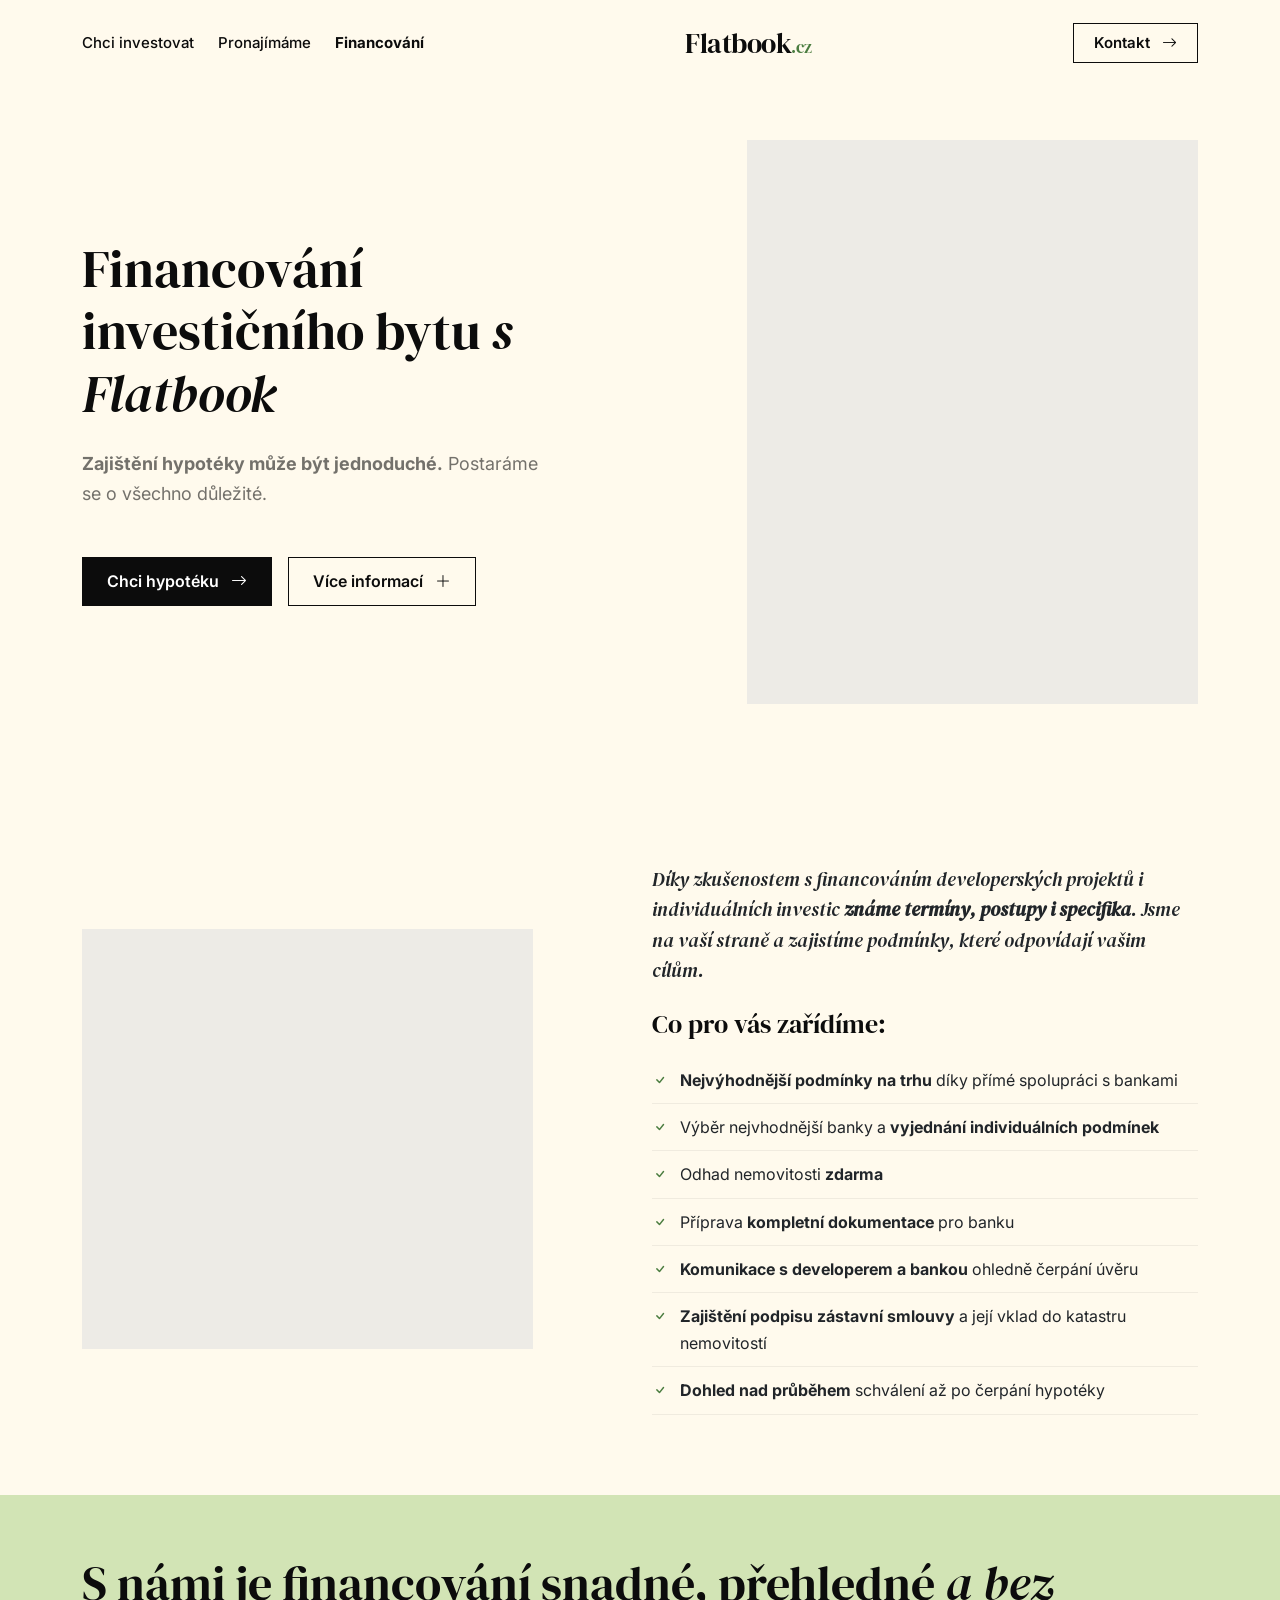
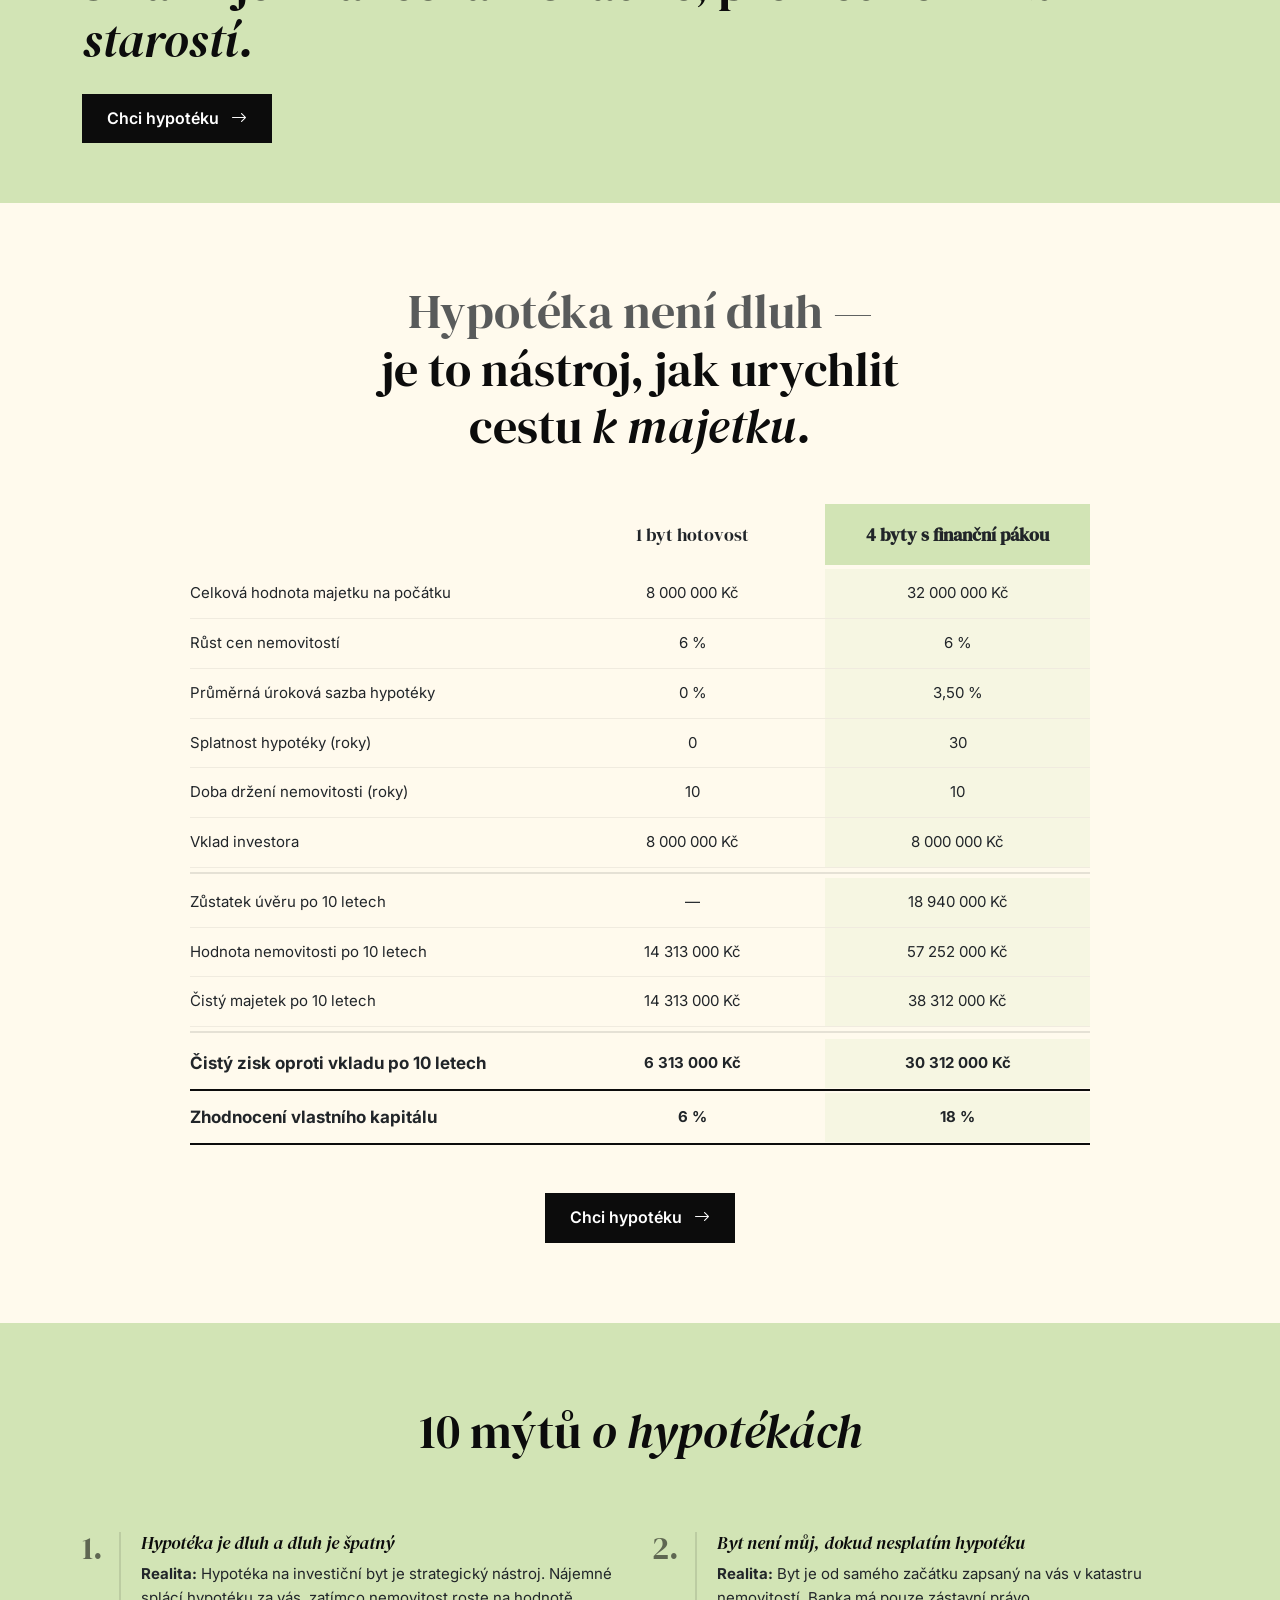
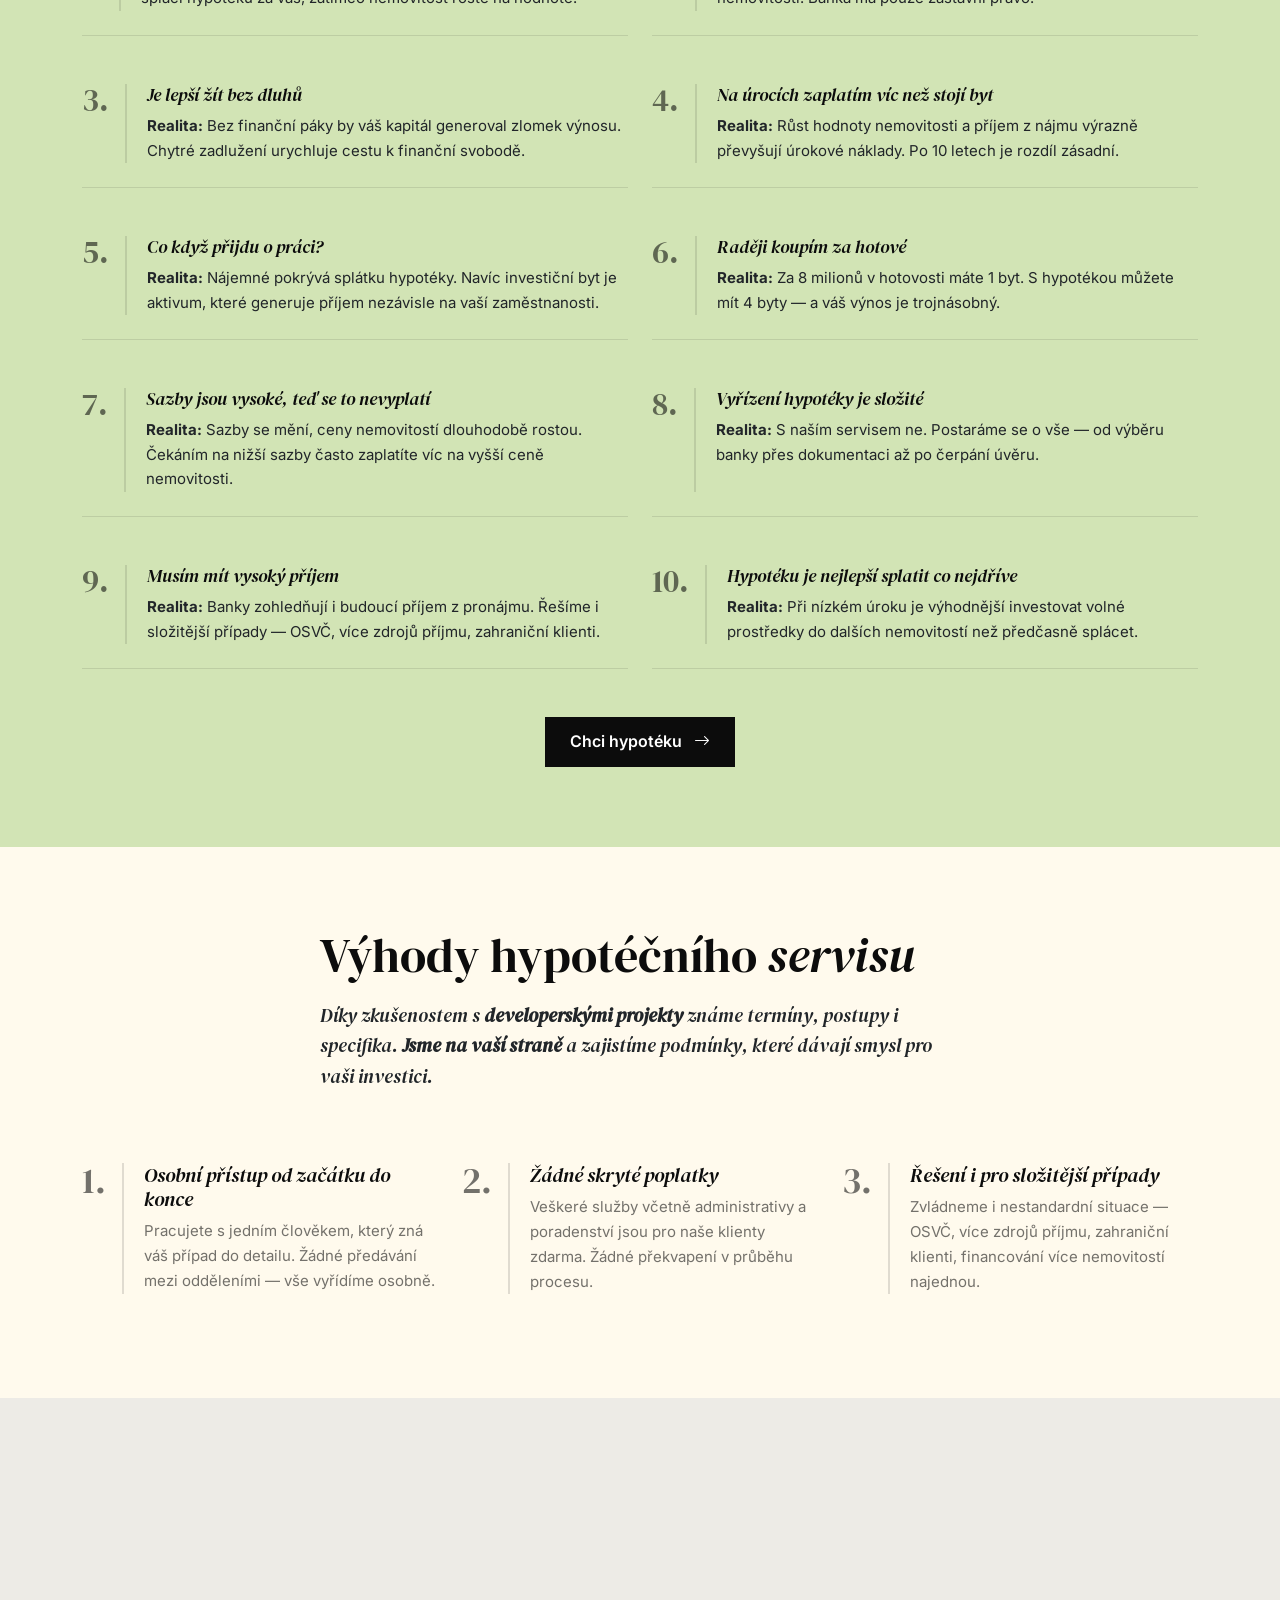
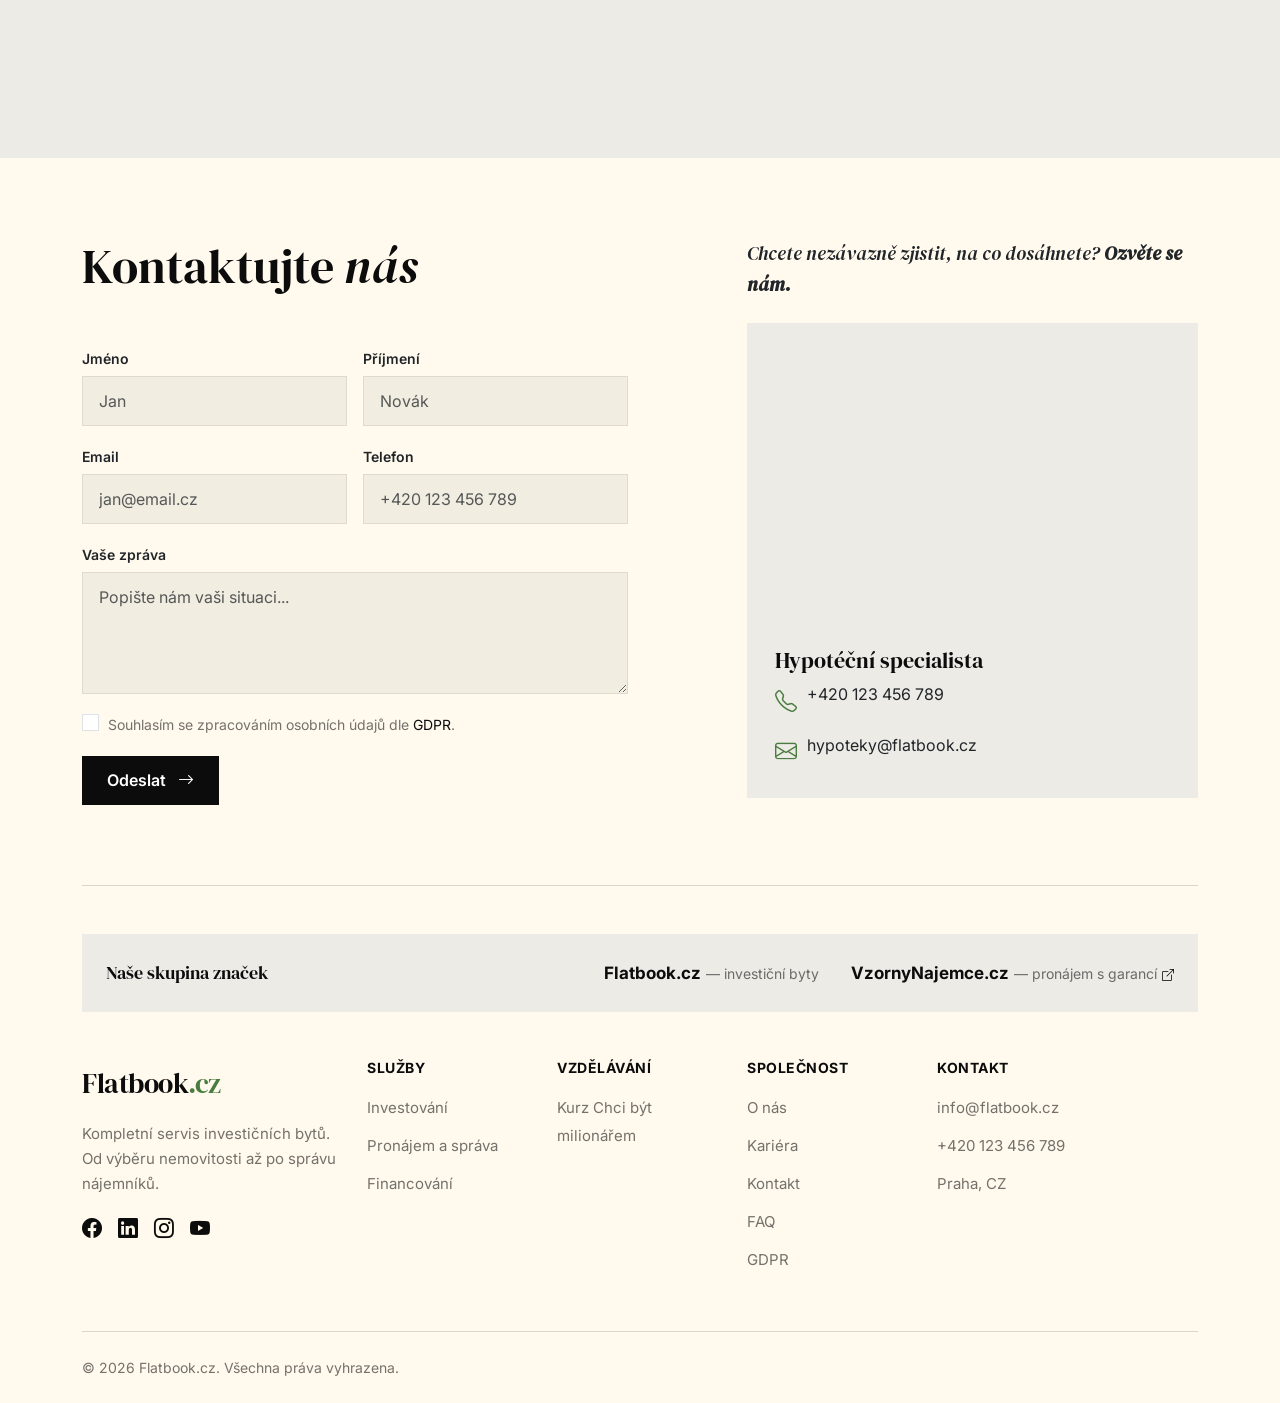
==== commit 5c8abac7: "Update styling, footer script and dev launch config Co-Authored-By: Claude Opus 4.7 (1M context) <no" ====
--- a/financovani.html
+++ b/financovani.html
@@ -89,7 +89,7 @@
           </div>
         </div>
         <div class="col-lg-5 offset-lg-1 mt-5 mt-lg-0">
-          <div class="img-placeholder">
+          <div class="img-placeholder" style="background-image: url('https://images.unsplash.com/photo-1502672023488-70e25813eb80?w=1200&q=80&auto=format&fit=crop'); aspect-ratio: 4/5; min-height: 0;">
             <i class="bi bi-image"></i>
             <span>Fotografie moderního interiéru</span>
           </div>
@@ -103,7 +103,7 @@
     <div class="container">
       <div class="row align-items-center">
         <div class="col-lg-5">
-          <div class="img-placeholder img-placeholder-lg">
+          <div class="img-placeholder img-placeholder-lg" style="background-image: url('https://images.unsplash.com/photo-1615873968403-89e068629265?w=1200&q=80&auto=format&fit=crop');">
             <i class="bi bi-image"></i>
             <span>Fotografie obývacího pokoje</span>
           </div>
@@ -366,7 +366,7 @@
 
   <!-- ========== FULL-WIDTH IMAGE DIVIDER ========== -->
   <div class="img-divider">
-    <div class="img-placeholder img-placeholder-wide">
+    <div class="img-placeholder img-placeholder-wide" style="background-image: url('https://images.unsplash.com/photo-1554995207-c18c203602cb?w=1800&q=80&auto=format&fit=crop');">
       <i class="bi bi-image"></i>
       <span>Fotografie interiéru — celá šířka stránky</span>
     </div>
@@ -419,7 +419,7 @@
         <div class="col-lg-5 offset-lg-1 mt-5 mt-lg-0">
           <p class="lead-text">Chcete nezávazně zjistit, na co dosáhnete? <strong>Ozvěte se nám.</strong></p>
           <div class="specialist-card mt-4">
-            <div class="img-placeholder img-placeholder-portrait">
+            <div class="img-placeholder img-placeholder-portrait" style="background-image: url('https://images.unsplash.com/photo-1573497019940-1c28c88b4f3e?w=600&q=80&auto=format&fit=crop');">
               <i class="bi bi-person"></i>
               <span>Fotografie specialisty</span>
             </div>
--- a/css/style.css
+++ b/css/style.css
@@ -334,31 +334,38 @@
   flex-shrink: 0;
 }
 
-/* Hero Visual - App mockup */
+/* Hero Visual - Photo + overlay card */
 .hero-visual {
   position: relative;
-  background: var(--color-chair);
-  padding: 32px;
-  display: flex;
-  flex-direction: column;
-  gap: 16px;
+  background: transparent;
+  padding: 0;
+  display: block;
+}
+
+.hero-photo {
+  width: 100%;
+  aspect-ratio: 4 / 5;
+  background-size: cover;
+  background-position: center;
+  background-color: var(--color-chair);
+}
+
+.hero-card-overlay {
+  position: absolute;
+  left: -20px;
+  bottom: -20px;
+  background: var(--color-walls);
+  padding: 24px 28px;
+  box-shadow: 0 16px 48px rgba(0,0,0,0.18);
+  z-index: 2;
+  min-width: 240px;
+  border-left: 4px solid var(--color-limet);
 }
 
 .hero-card {
   background: var(--color-white);
   border: 1px solid rgba(0,0,0,0.08);
   padding: 20px 24px;
-}
-
-.hero-card-main {
-  position: relative;
-  z-index: 1;
-}
-
-.hero-card-float {
-  position: relative;
-  z-index: 2;
-  box-shadow: 0 8px 32px rgba(0,0,0,0.08);
 }
 
 .card-header-mini {
@@ -422,10 +429,12 @@
 }
 
 .usp-icon {
-  font-size: clamp(32px, 4vw, 44px);
+  font-family: var(--font-serif);
+  font-size: clamp(36px, 4vw, 48px);
   color: var(--color-dark);
   line-height: 1;
   margin-bottom: 4px;
+  font-style: italic;
 }
 
 .usp-tagline {
@@ -463,6 +472,43 @@
 .process-visual {
   position: sticky;
   top: 120px;
+}
+
+.process-photo {
+  width: 100%;
+  aspect-ratio: 4 / 5;
+  background-size: cover;
+  background-position: center;
+  background-color: var(--color-chair);
+}
+
+.process-quote {
+  background: var(--color-walls);
+  border-left: 4px solid var(--color-limet);
+  padding: 24px 28px;
+  margin-top: -56px;
+  margin-left: 24px;
+  margin-right: 0;
+  position: relative;
+  z-index: 2;
+  box-shadow: 0 16px 48px rgba(0,0,0,0.12);
+}
+
+.process-quote p {
+  font-family: var(--font-serif);
+  font-size: 20px;
+  line-height: 1.4;
+  font-style: italic;
+  color: var(--color-dark);
+  margin: 0 0 12px;
+}
+
+.process-quote .quote-author {
+  font-size: 13px;
+  color: var(--color-muted);
+  letter-spacing: 0.5px;
+  text-transform: uppercase;
+  font-weight: 600;
 }
 
 .process-mockup {
@@ -697,10 +743,74 @@
 }
 
 .result-img {
-  height: 180px;
-  display: flex;
-  align-items: center;
-  justify-content: center;
+  height: 220px;
+  display: flex;
+  align-items: flex-end;
+  justify-content: flex-start;
+  background-color: var(--color-chair);
+  background-size: cover;
+  background-position: center;
+  padding: 16px;
+  position: relative;
+}
+
+.result-img-num {
+  font-family: var(--font-serif);
+  font-size: 56px;
+  color: var(--color-white);
+  line-height: 1;
+  text-shadow: 0 2px 12px rgba(0,0,0,0.45);
+  font-style: italic;
+}
+
+/* ---- Gallery / Vybíráme pro vás ---- */
+.gallery-grid {
+  display: grid;
+  grid-template-columns: repeat(4, 1fr);
+  gap: 16px;
+}
+
+.gallery-item {
+  aspect-ratio: 3 / 4;
+  background-size: cover;
+  background-position: center;
+  background-color: var(--color-chair);
+  position: relative;
+  overflow: hidden;
+}
+
+.gallery-item::after {
+  content: '';
+  position: absolute;
+  inset: 0;
+  background: linear-gradient(180deg, transparent 60%, rgba(0,0,0,0.4) 100%);
+  opacity: 0;
+  transition: opacity var(--transition);
+}
+
+.gallery-item:hover::after {
+  opacity: 1;
+}
+
+.gallery-tag {
+  position: absolute;
+  top: 12px;
+  left: 12px;
+  background: var(--color-walls);
+  padding: 4px 10px;
+  font-size: 12px;
+  font-weight: 600;
+  text-transform: uppercase;
+  letter-spacing: 0.5px;
+  color: var(--color-dark);
+  z-index: 1;
+}
+
+@media (max-width: 991px) {
+  .gallery-grid { grid-template-columns: repeat(2, 1fr); }
+}
+@media (max-width: 575px) {
+  .gallery-grid { grid-template-columns: 1fr; }
 }
 
 .result-body {
@@ -747,15 +857,12 @@
 }
 
 .audience-icon {
-  width: 48px;
-  height: 48px;
-  display: flex;
-  align-items: center;
-  justify-content: center;
-  font-size: 22px;
-  background: var(--color-limet);
-  color: var(--color-dark);
+  font-family: var(--font-serif);
+  font-size: 52px;
+  color: var(--color-dark);
+  line-height: 1;
   margin-bottom: 20px;
+  letter-spacing: -1px;
 }
 
 .audience-card h3 {
@@ -1081,6 +1188,7 @@
 
 .trust-item i {
   color: var(--color-accent);
+  display: none;
 }
 
 /* ---- Footer ---- */
@@ -1152,14 +1260,26 @@
 
 /* ---- Image Placeholders ---- */
 .img-placeholder {
-  background: var(--color-chair);
+  background-color: var(--color-chair);
+  background-size: cover;
+  background-position: center;
   display: flex;
   flex-direction: column;
   align-items: center;
   justify-content: center;
   gap: 12px;
   min-height: 320px;
+  width: 100%;
+}
+
+/* Show dashed border + icon ONLY when no background image is set */
+.img-placeholder:not([style*="background-image"]) {
   border: 2px dashed rgba(0,0,0,0.12);
+}
+
+.img-placeholder[style*="background-image"] i,
+.img-placeholder[style*="background-image"] span {
+  display: none;
 }
 
 .img-placeholder i {
